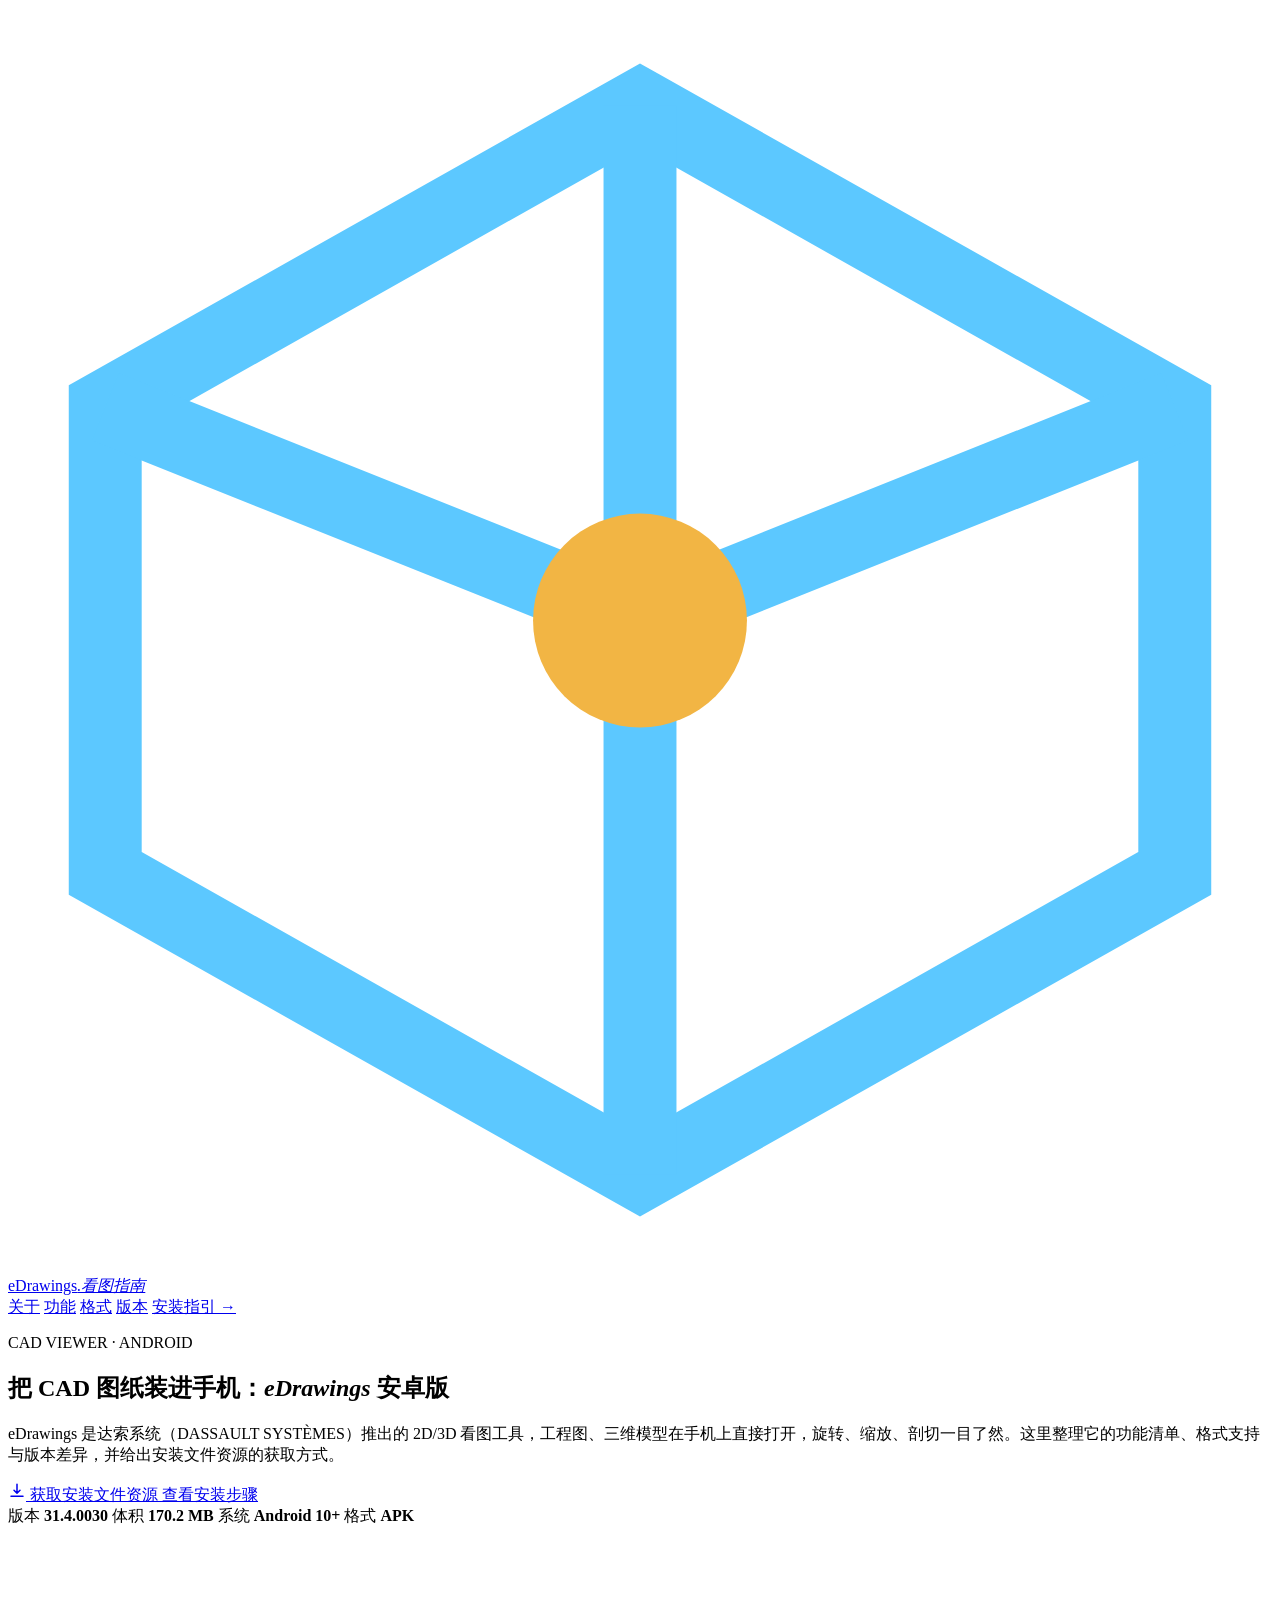
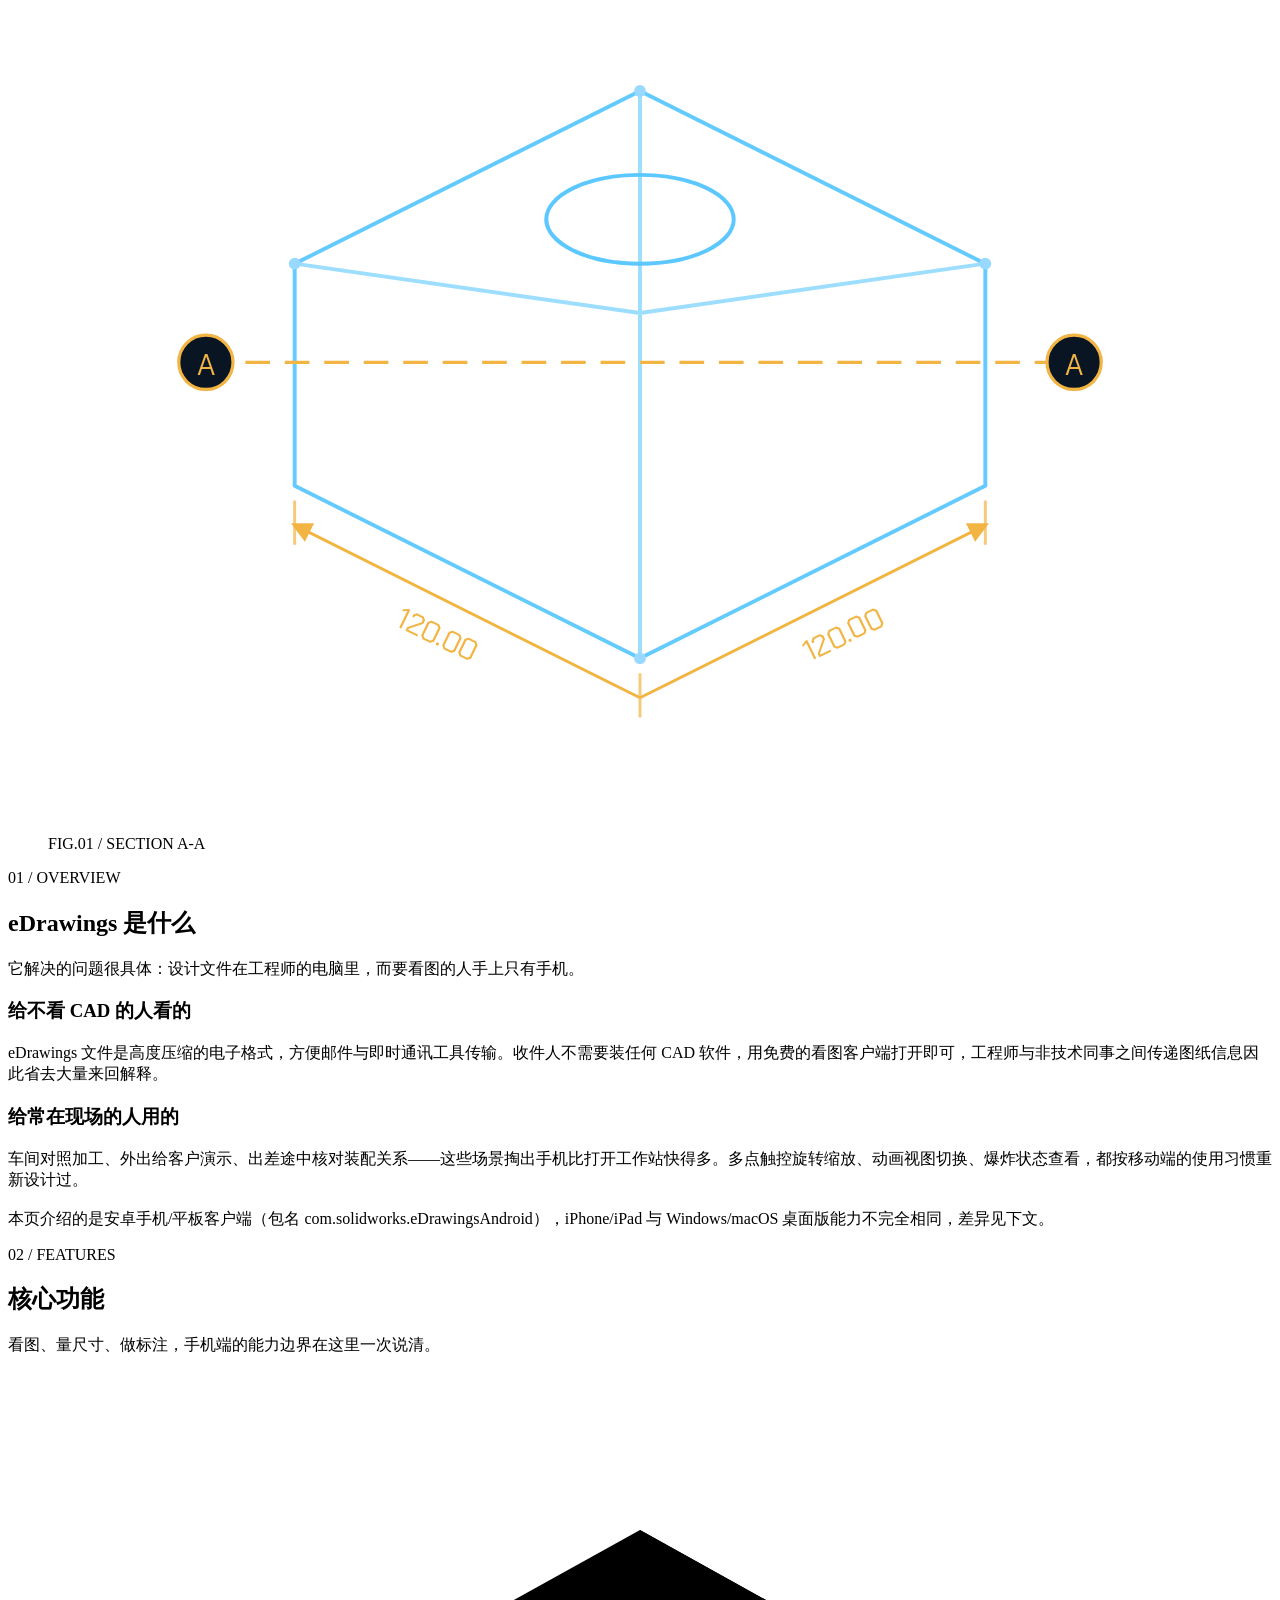
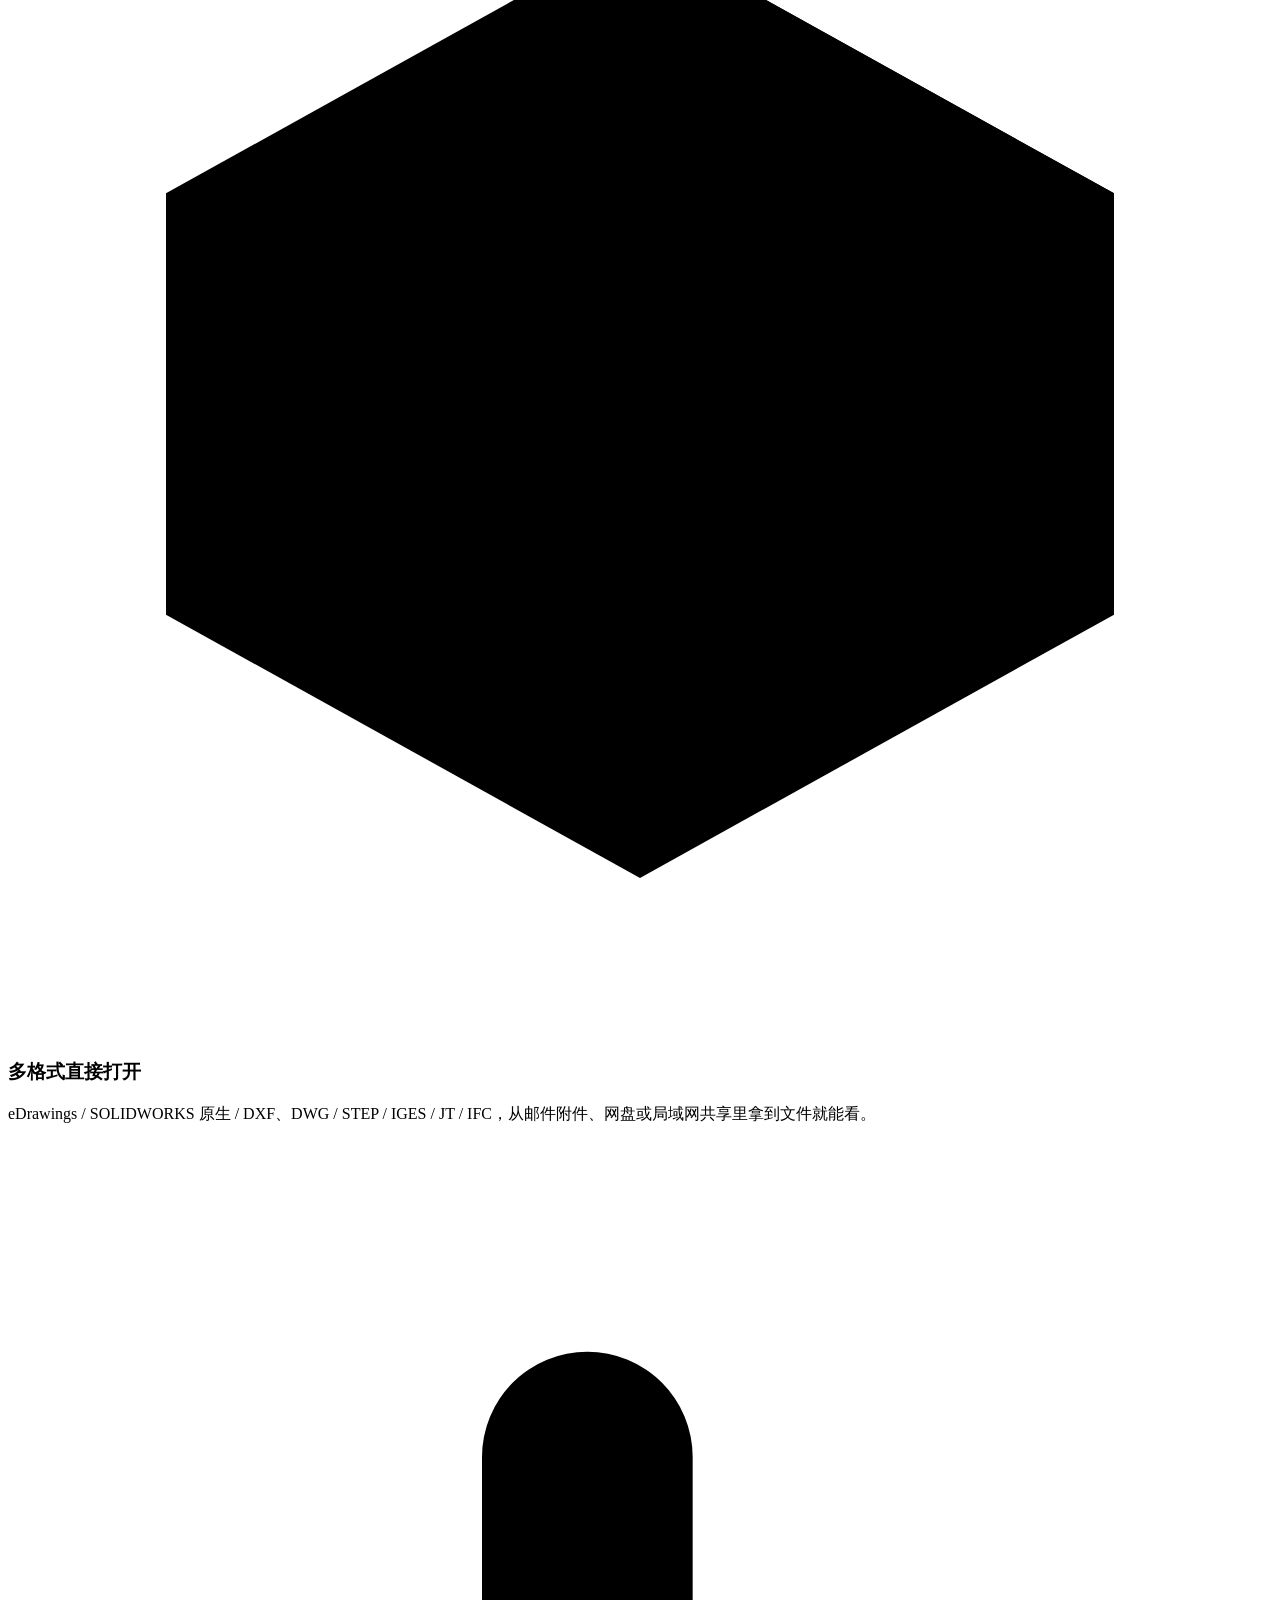
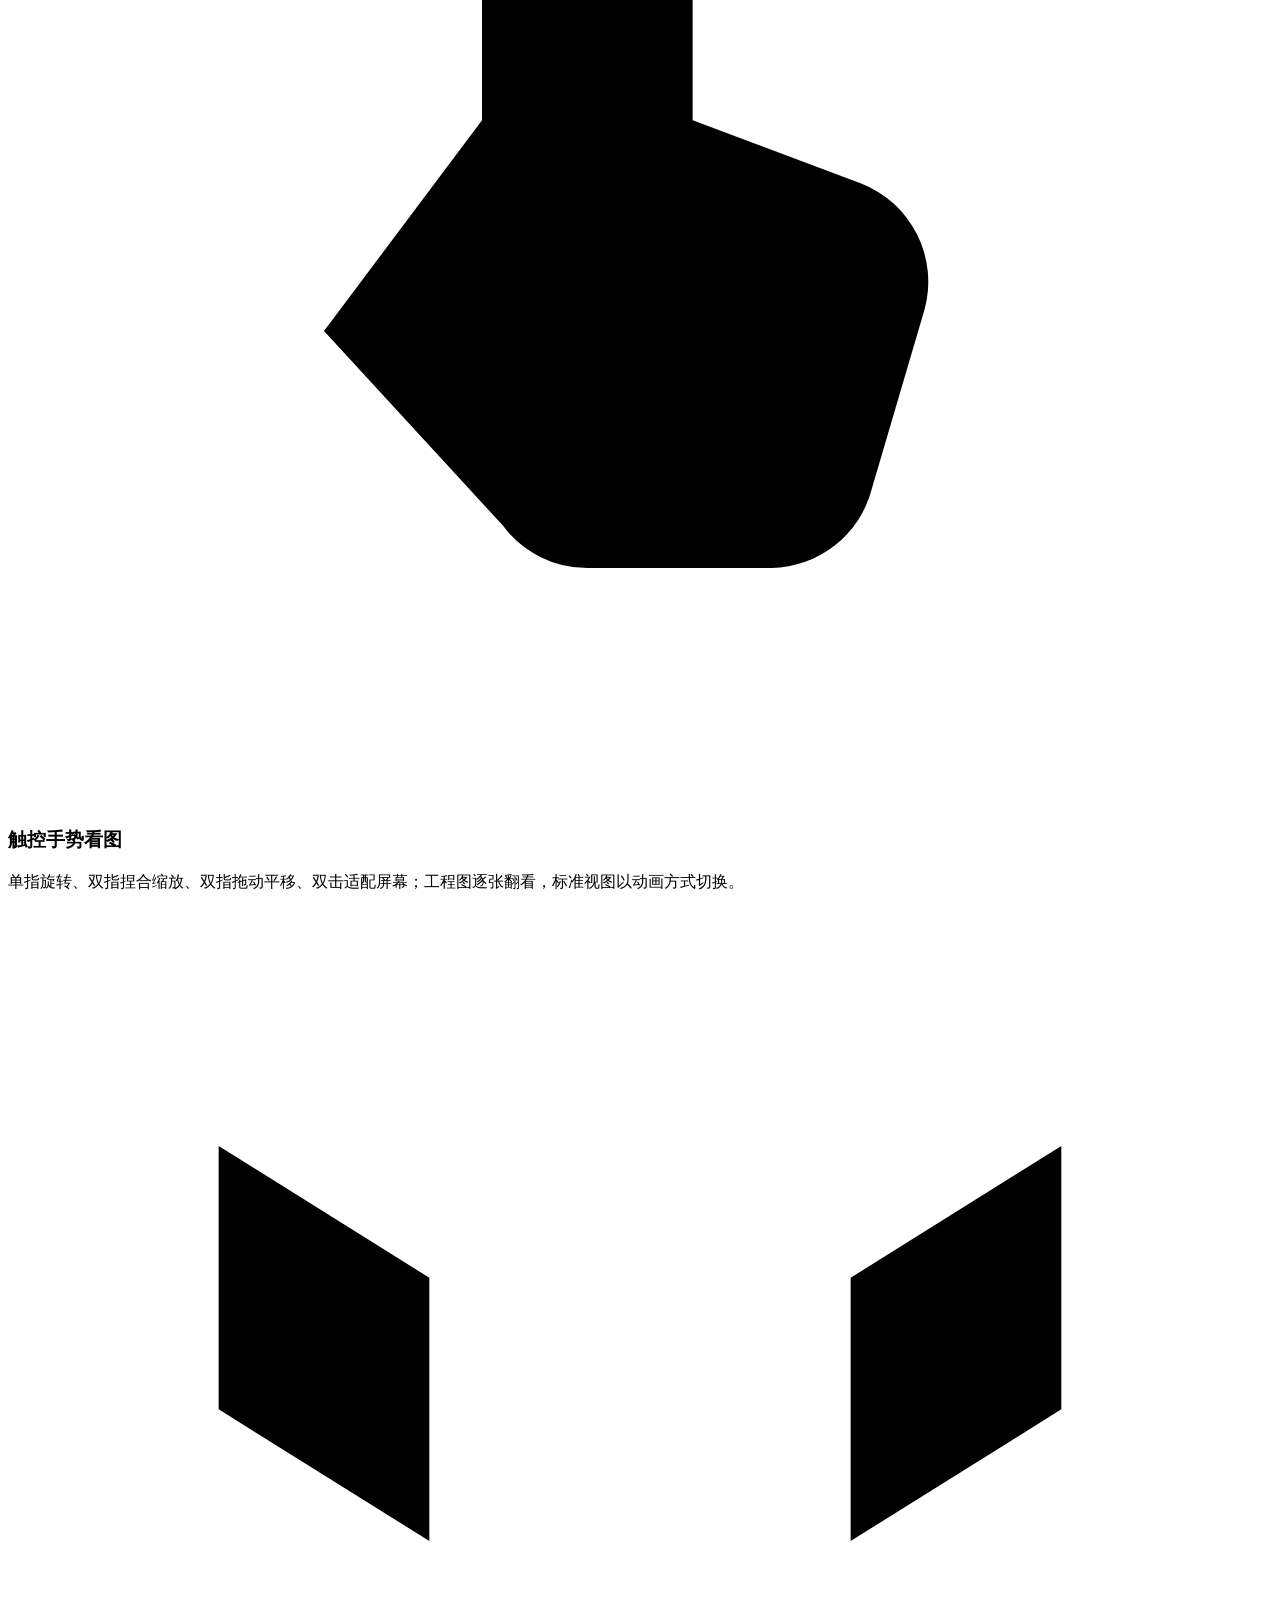
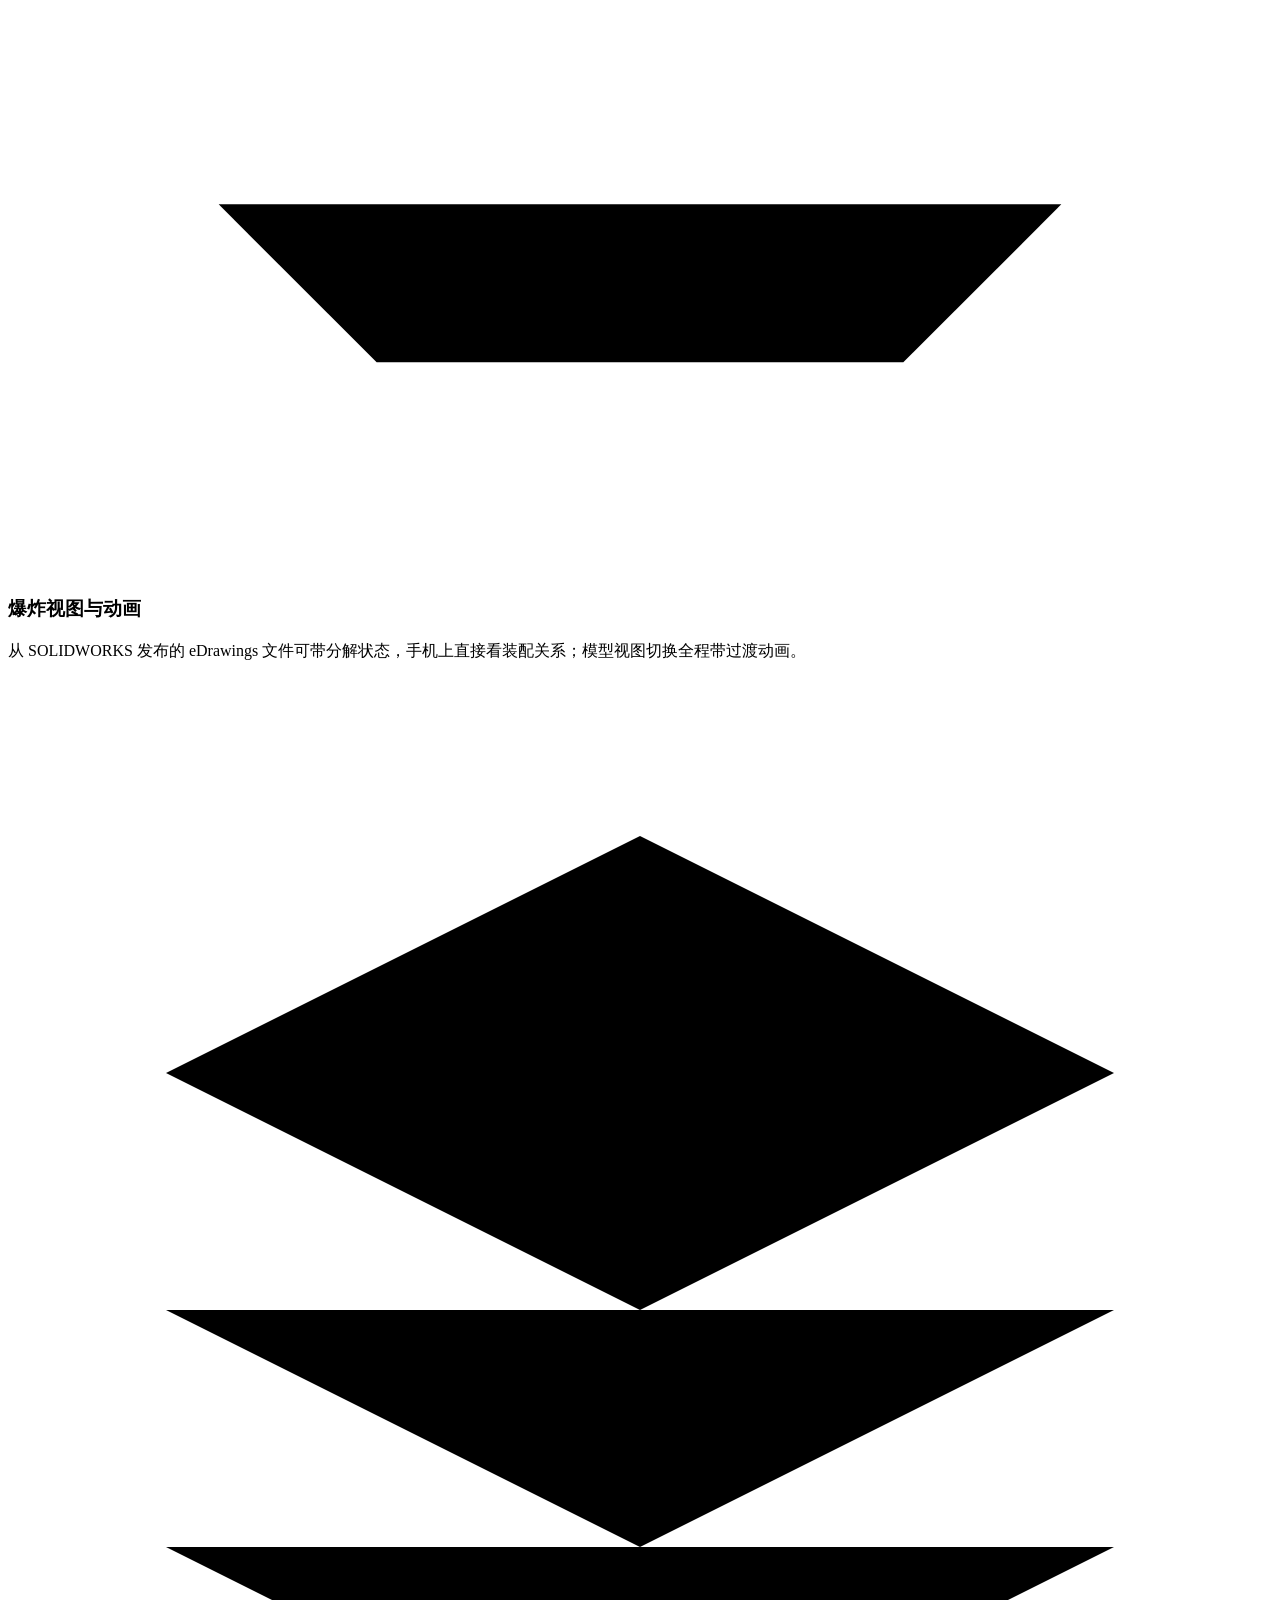
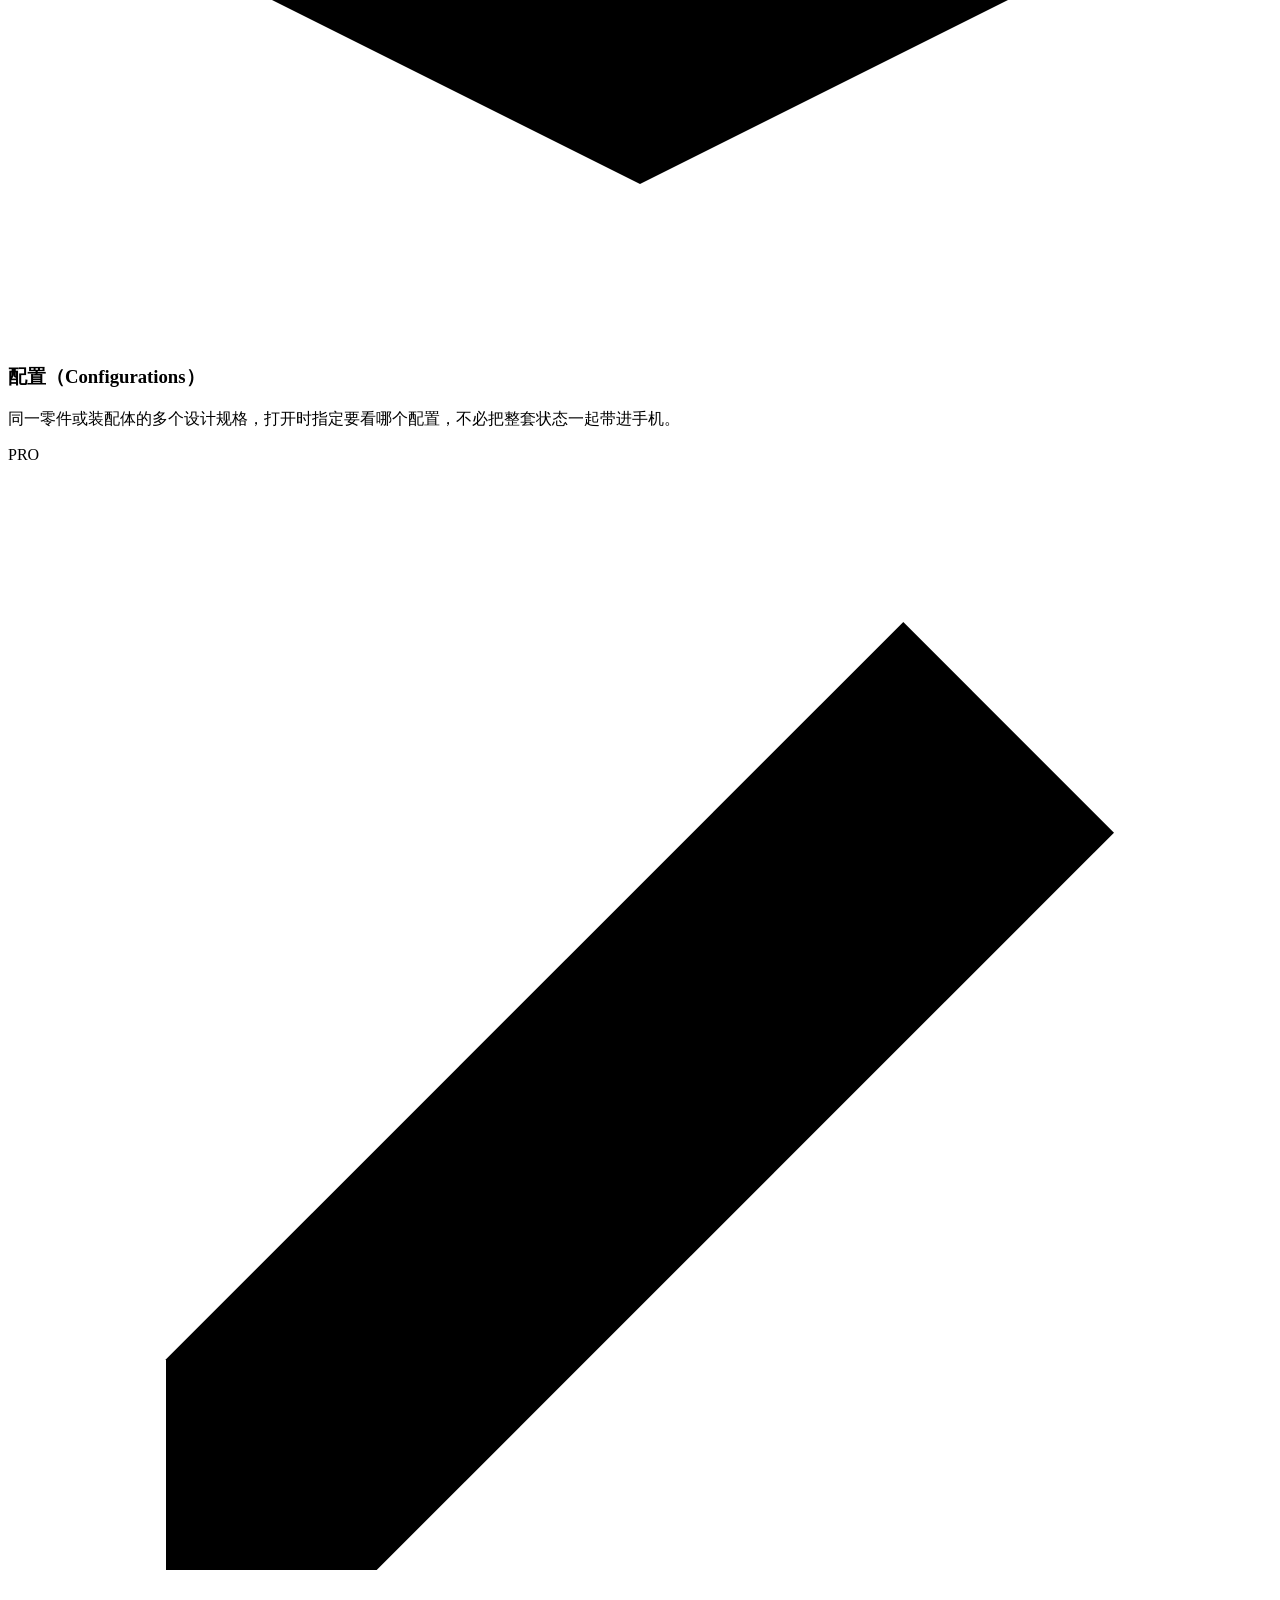
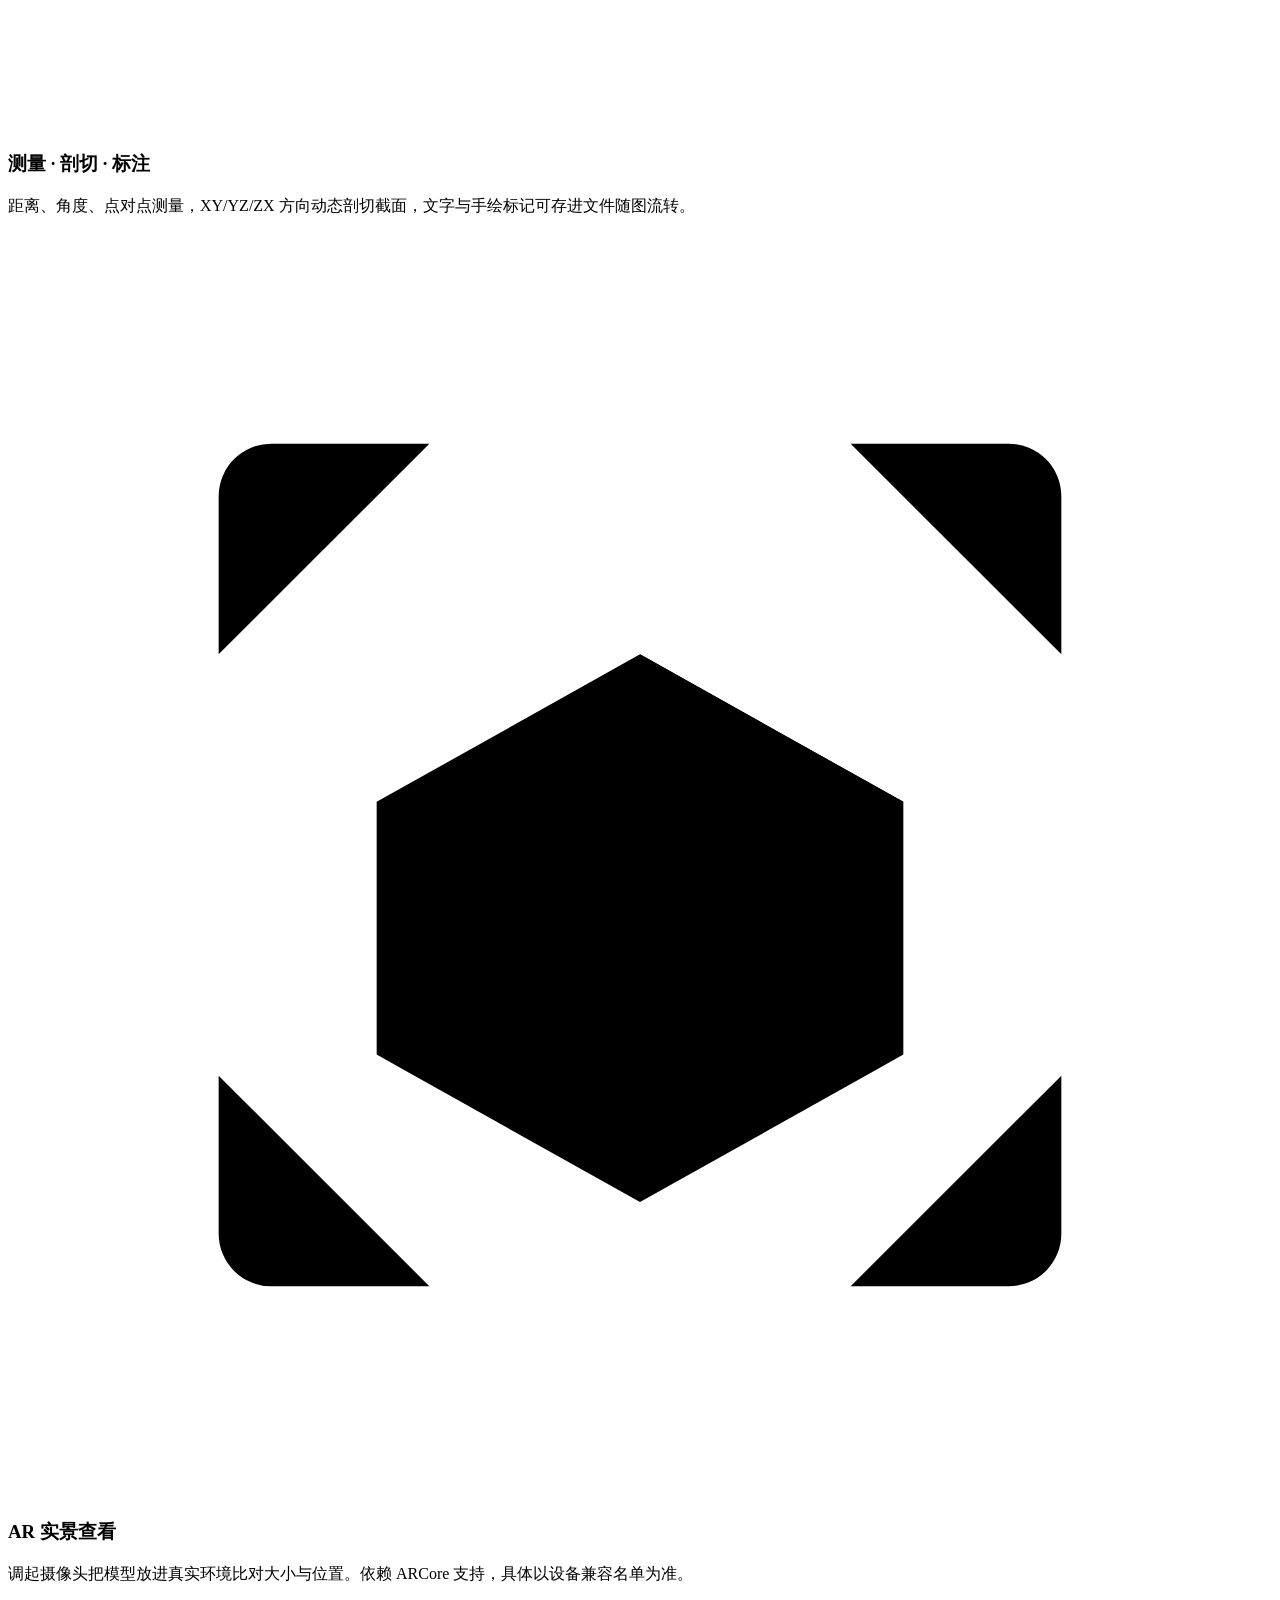
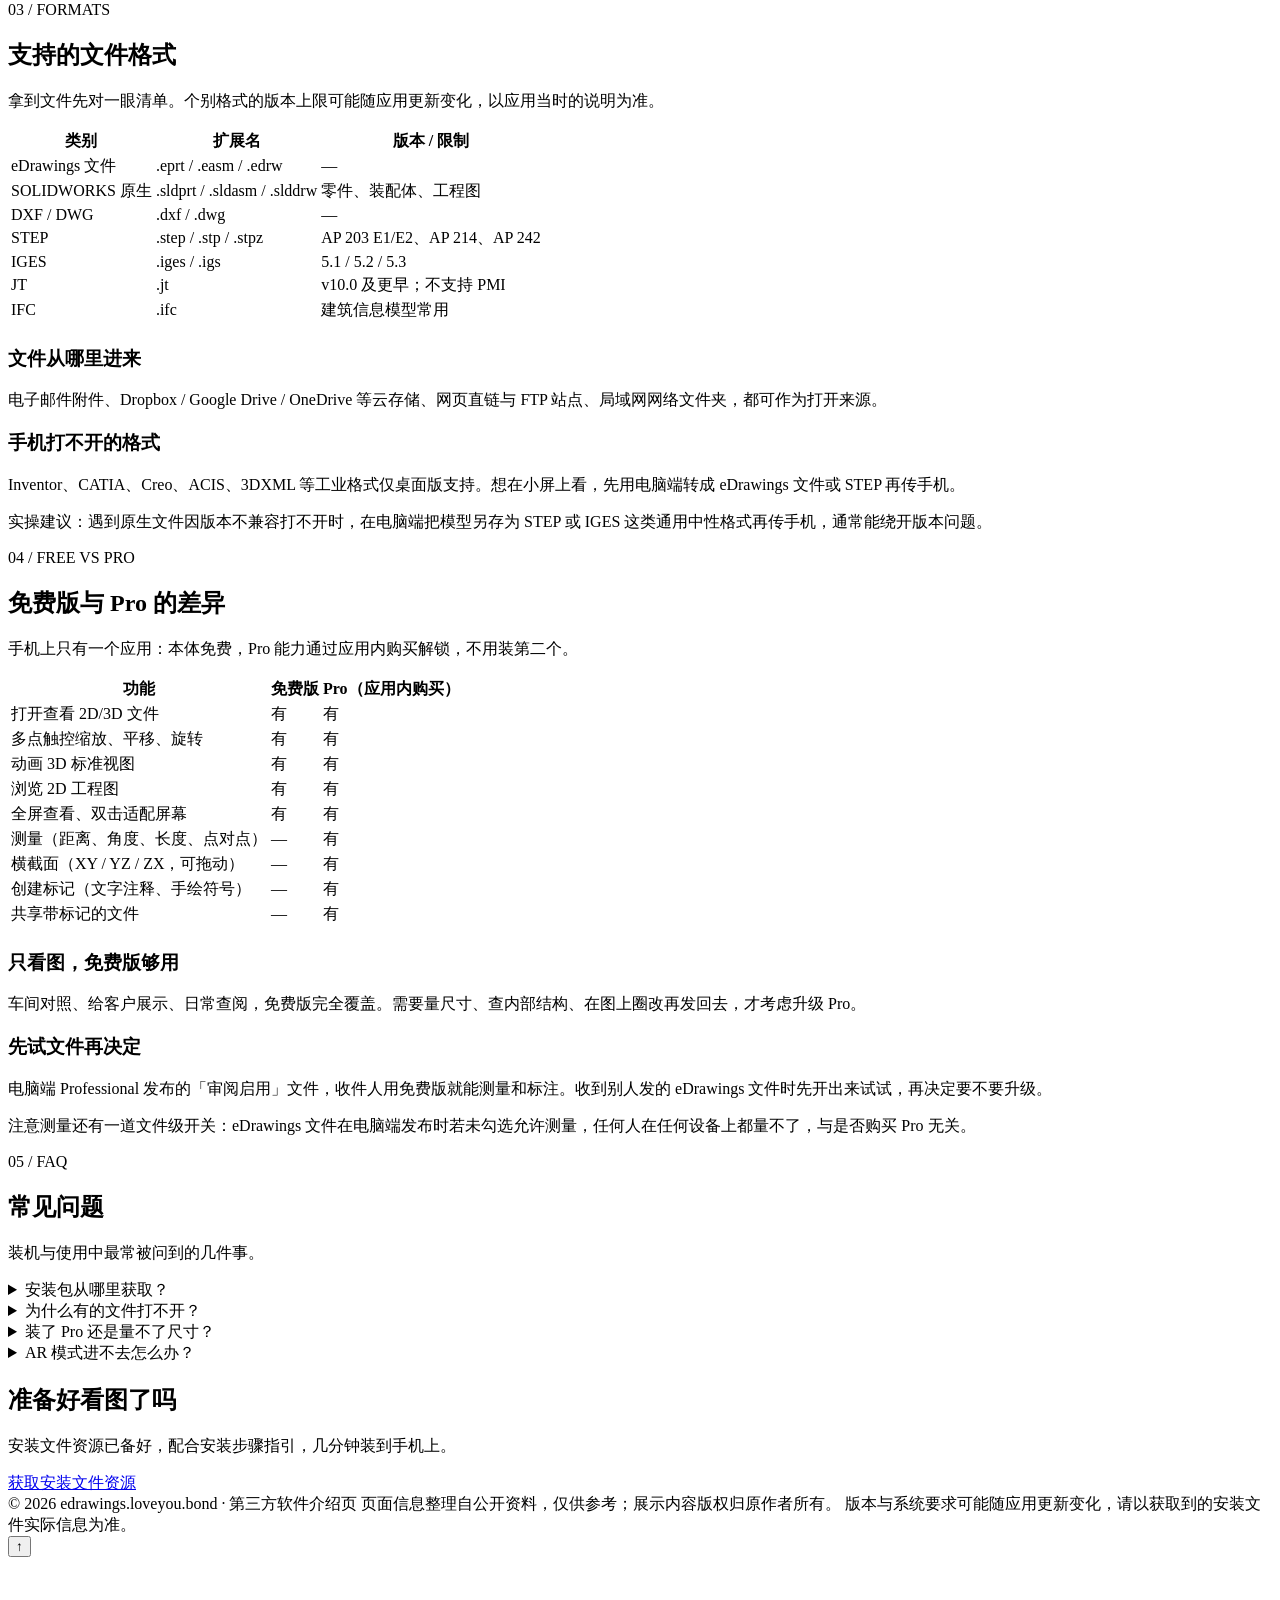
==== index.html @ ded7d0dc "update" ====
<!DOCTYPE html>
<html lang="zh-CN">
<head>
<meta charset="UTF-8">
<meta name="viewport" content="width=device-width, initial-scale=1.0">
<title>eDrawings 安卓版介绍：手机上看 CAD 图纸与三维模型</title>
<meta name="description" content="eDrawings 是达索系统推出的 CAD 看图工具。本页整理其安卓版的核心功能、支持的文件格式、免费版与 Pro 的差异，以及安装文件资源的获取指引。">
<meta name="keywords" content="edrawings,CAD看图,SOLIDWORKS,DXF,DWG,STEP">
<link rel="preconnect" href="https://fonts.googleapis.com">
<link rel="preconnect" href="https://fonts.gstatic.com" crossorigin>
<link href="https://fonts.googleapis.com/css2?family=Chakra+Petch:wght@400;600;700&family=Noto+Sans+SC:wght@400;500;700&display=swap" rel="stylesheet">
<link rel="stylesheet" href="assets/css/style.css">
</head>
<body>

<header class="topbar">
  <div class="wrap topbar-inner">
    <a class="brand" href="/">
      <svg class="brand-mark" viewBox="0 0 26 26" aria-hidden="true">
        <g fill="none" stroke="#5cc8ff" stroke-width="1.5">
          <path d="M13 2 24 8.2 24 17.8 13 24 2 17.8 2 8.2Z"/>
          <path d="M13 2 13 12.6 24 8.2M13 12.6 2 8.2M13 12.6 13 24"/>
        </g>
        <circle cx="13" cy="12.6" r="2.2" fill="#f2b544"/>
      </svg>
      eDrawings<em>.看图指南</em>
    </a>
    <nav class="topnav">
      <a href="#about">关于</a>
      <a href="#features">功能</a>
      <a href="#formats">格式</a>
      <a href="#versions">版本</a>
      <a class="nav-cta" href="download.html">安装指引 →</a>
    </nav>
  </div>
</header>

<main>
  <!-- ================= Hero ================= -->
  <section class="hero">
    <div class="wrap hero-grid">
      <div>
        <p class="kicker">CAD VIEWER · ANDROID</p>
        <h1>把 CAD 图纸装进手机：<em>eDrawings</em> 安卓版</h1>
        <p class="lead">eDrawings 是达索系统（DASSAULT SYSTÈMES）推出的 2D/3D 看图工具，工程图、三维模型在手机上直接打开，旋转、缩放、剖切一目了然。这里整理它的功能清单、格式支持与版本差异，并给出安装文件资源的获取方式。</p>
        <div class="hero-ctas">
          <a class="btn btn-primary" data-link="download" href="#" aria-label="获取 eDrawings 安装文件资源">
            <svg width="18" height="18" viewBox="0 0 24 24" fill="none" stroke="currentColor" stroke-width="2" stroke-linecap="round" stroke-linejoin="round" aria-hidden="true"><path d="M12 3v12m0 0 4-4m-4 4-4-4M4 19h16"/></svg>
            获取安装文件资源
          </a>
          <a class="btn btn-ghost" href="download.html">查看安装步骤</a>
        </div>
        <div class="facts">
          <span class="fact">版本 <b>31.4.0030</b></span>
          <span class="fact">体积 <b>170.2 MB</b></span>
          <span class="fact">系统 <b>Android 10+</b></span>
          <span class="fact">格式 <b>APK</b></span>
        </div>
      </div>
      <figure class="hero-fig" aria-hidden="true">
        <svg viewBox="0 0 480 360" role="img">
          <g fill="none" stroke="#5cc8ff" stroke-width="1.6" stroke-linejoin="round">
            <!-- 等轴测线框体 -->
            <path d="M240 60 380 130 380 220 240 290 100 220 100 130Z" opacity="0.95"/>
            <path d="M240 60 240 150 380 130M240 150 100 130M240 150 240 290" opacity="0.6"/>
            <!-- 顶面孔 -->
            <ellipse cx="240" cy="112" rx="38" ry="18"/>
            <path d="M202 112c0 10 17 18 38 18" opacity="0.55" stroke-dasharray="4 5"/>
            <!-- 棱线端点 -->
            <g fill="#9ad9ff" stroke="none">
              <circle cx="240" cy="60" r="2.4"/><circle cx="380" cy="130" r="2.4"/>
              <circle cx="100" cy="130" r="2.4"/><circle cx="240" cy="290" r="2.4"/>
            </g>
          </g>
          <!-- 剖切位置线 A-A -->
          <g stroke="#f2b544" stroke-width="1.3">
            <path d="M64 170 416 170" stroke-dasharray="10 6"/>
            <circle cx="64" cy="170" r="11" fill="#0a1524"/>
            <circle cx="416" cy="170" r="11" fill="#0a1524"/>
          </g>
          <text x="64" y="175" fill="#f2b544" font-family="Chakra Petch,monospace" font-size="12" text-anchor="middle">A</text>
          <text x="416" y="175" fill="#f2b544" font-family="Chakra Petch,monospace" font-size="12" text-anchor="middle">A</text>
          <!-- 尺寸标注：底边两条 -->
          <g stroke="#f2b544" stroke-width="1.2">
            <path d="M100 236 240 306" marker-start="url(#arr)"/>
            <path d="M240 306 380 236" marker-end="url(#arr)"/>
            <path d="M100 226 100 244M240 296 240 314M380 226 380 244" opacity="0.7"/>
          </g>
          <text x="156" y="284" fill="#f2b544" font-family="Chakra Petch,monospace" font-size="12" text-anchor="middle" transform="rotate(26 156 284)">120.00</text>
          <text x="324" y="284" fill="#f2b544" font-family="Chakra Petch,monospace" font-size="12" text-anchor="middle" transform="rotate(-26 324 284)">120.00</text>
          <defs>
            <marker id="arr" viewBox="0 0 10 10" refX="8" refY="5" markerWidth="7" markerHeight="7" orient="auto-start-reverse">
              <path d="M0 0 10 5 0 10Z" fill="#f2b544"/>
            </marker>
          </defs>
        </svg>
        <figcaption class="fig-cap">FIG.01 / SECTION A-A</figcaption>
      </figure>
    </div>
  </section>

  <!-- ================= 关于 ================= -->
  <section class="section" id="about">
    <div class="wrap">
      <p class="sec-tag">01 / OVERVIEW</p>
      <h2 class="sec-title">eDrawings 是什么</h2>
      <p class="sec-desc">它解决的问题很具体：设计文件在工程师的电脑里，而要看图的人手上只有手机。</p>
      <div class="grid-2">
        <div class="card reveal">
          <h3>给不看 CAD 的人看的</h3>
          <p>eDrawings 文件是高度压缩的电子格式，方便邮件与即时通讯工具传输。收件人不需要装任何 CAD 软件，用免费的看图客户端打开即可，工程师与非技术同事之间传递图纸信息因此省去大量来回解释。</p>
        </div>
        <div class="card reveal">
          <h3>给常在现场的人用的</h3>
          <p>车间对照加工、外出给客户演示、出差途中核对装配关系——这些场景掏出手机比打开工作站快得多。多点触控旋转缩放、动画视图切换、爆炸状态查看，都按移动端的使用习惯重新设计过。</p>
        </div>
      </div>
      <p class="tbl-note" style="margin-top:18px">本页介绍的是安卓手机/平板客户端（包名 com.solidworks.eDrawingsAndroid），iPhone/iPad 与 Windows/macOS 桌面版能力不完全相同，差异见下文。</p>
    </div>
  </section>

  <!-- ================= 功能 ================= -->
  <section class="section" id="features">
    <div class="wrap">
      <p class="sec-tag">02 / FEATURES</p>
      <h2 class="sec-title">核心功能</h2>
      <p class="sec-desc">看图、量尺寸、做标注，手机端的能力边界在这里一次说清。</p>
      <div class="cards">
        <div class="card reveal">
          <div class="card-icon"><svg viewBox="0 0 24 24" stroke-linejoin="round"><path d="M12 3 21 8 21 16 12 21 3 16 3 8Z"/><path d="M12 3 12 12 21 8M12 12 3 8M12 12 12 21"/></svg></div>
          <h3>多格式直接打开</h3>
          <p>eDrawings / SOLIDWORKS 原生 / DXF、DWG / STEP / IGES / JT / IFC，从邮件附件、网盘或局域网共享里拿到文件就能看。</p>
        </div>
        <div class="card reveal">
          <div class="card-icon"><svg viewBox="0 0 24 24" stroke-linecap="round"><path d="M9 11V6a2 2 0 1 1 4 0v5l3.2 1.2a2 2 0 0 1 1.2 2.4l-1 3.4a2 2 0 0 1-1.9 1.5H11a2 2 0 0 1-1.6-.8L6 15"/><path d="M6 15l1.8-1.8a1.4 1.4 0 0 1 2 0L9 14.5"/></svg></div>
          <h3>触控手势看图</h3>
          <p>单指旋转、双指捏合缩放、双指拖动平移、双击适配屏幕；工程图逐张翻看，标准视图以动画方式切换。</p>
        </div>
        <div class="card reveal">
          <div class="card-icon"><svg viewBox="0 0 24 24" stroke-linejoin="round"><path d="M8 7 4 4.5 4 9.5 8 12ZM16 7 20 4.5 20 9.5 16 12Z"/><path d="M9 12h6M12 12v5M12 5v7"/><path d="M4 17l3 3h10l3-3" stroke-dasharray="3 3"/></svg></div>
          <h3>爆炸视图与动画</h3>
          <p>从 SOLIDWORKS 发布的 eDrawings 文件可带分解状态，手机上直接看装配关系；模型视图切换全程带过渡动画。</p>
        </div>
        <div class="card reveal">
          <div class="card-icon"><svg viewBox="0 0 24 24" stroke-linejoin="round"><path d="M12 3 21 7.5 12 12 3 7.5Z"/><path d="M3 12l9 4.5 9-4.5M3 16.5 12 21l9-4.5"/></svg></div>
          <h3>配置（Configurations）</h3>
          <p>同一零件或装配体的多个设计规格，打开时指定要看哪个配置，不必把整套状态一起带进手机。</p>
        </div>
        <div class="card reveal">
          <span class="pro-chip">PRO</span>
          <div class="card-icon"><svg viewBox="0 0 24 24" stroke-linecap="round"><path d="M3 17 17 3l4 4L7 21H3Z"/><path d="M13 7l4 4M7 17h.01M10 14l-3 3"/></svg></div>
          <h3>测量 · 剖切 · 标注</h3>
          <p>距离、角度、点对点测量，XY/YZ/ZX 方向动态剖切截面，文字与手绘标记可存进文件随图流转。</p>
        </div>
        <div class="card reveal">
          <div class="card-icon"><svg viewBox="0 0 24 24" stroke-linejoin="round"><path d="M4 8V5a1 1 0 0 1 1-1h3M16 4h3a1 1 0 0 1 1 1v3M20 16v3a1 1 0 0 1-1 1h-3M8 20H5a1 1 0 0 1-1-1v-3"/><path d="M12 8 17 10.8 17 15.6 12 18.4 7 15.6 7 10.8Z"/><path d="M12 8 12 13.2 17 10.8M12 13.2 7 10.8"/></svg></div>
          <h3>AR 实景查看</h3>
          <p>调起摄像头把模型放进真实环境比对大小与位置。依赖 ARCore 支持，具体以设备兼容名单为准。</p>
        </div>
      </div>
    </div>
  </section>

  <!-- ================= 格式 ================= -->
  <section class="section" id="formats">
    <div class="wrap">
      <p class="sec-tag">03 / FORMATS</p>
      <h2 class="sec-title">支持的文件格式</h2>
      <p class="sec-desc">拿到文件先对一眼清单。个别格式的版本上限可能随应用更新变化，以应用当时的说明为准。</p>
      <div class="tbl-panel reveal">
        <table>
          <thead>
            <tr><th>类别</th><th>扩展名</th><th>版本 / 限制</th></tr>
          </thead>
          <tbody>
            <tr><td>eDrawings 文件</td><td class="mono">.eprt / .easm / .edrw</td><td>—</td></tr>
            <tr><td>SOLIDWORKS 原生</td><td class="mono">.sldprt / .sldasm / .slddrw</td><td>零件、装配体、工程图</td></tr>
            <tr><td>DXF / DWG</td><td class="mono">.dxf / .dwg</td><td>—</td></tr>
            <tr><td>STEP</td><td class="mono">.step / .stp / .stpz</td><td>AP 203 E1/E2、AP 214、AP 242</td></tr>
            <tr><td>IGES</td><td class="mono">.iges / .igs</td><td>5.1 / 5.2 / 5.3</td></tr>
            <tr><td>JT</td><td class="mono">.jt</td><td>v10.0 及更早；不支持 PMI</td></tr>
            <tr><td>IFC</td><td class="mono">.ifc</td><td>建筑信息模型常用</td></tr>
          </tbody>
        </table>
      </div>
      <div class="grid-2" style="margin-top:22px">
        <div class="card reveal">
          <h3>文件从哪里进来</h3>
          <p>电子邮件附件、Dropbox / Google Drive / OneDrive 等云存储、网页直链与 FTP 站点、局域网网络文件夹，都可作为打开来源。</p>
        </div>
        <div class="card reveal">
          <h3>手机打不开的格式</h3>
          <p>Inventor、CATIA、Creo、ACIS、3DXML 等工业格式仅桌面版支持。想在小屏上看，先用电脑端转成 eDrawings 文件或 STEP 再传手机。</p>
        </div>
      </div>
      <p class="tbl-note">实操建议：遇到原生文件因版本不兼容打不开时，在电脑端把模型另存为 STEP 或 IGES 这类通用中性格式再传手机，通常能绕开版本问题。</p>
    </div>
  </section>

  <!-- ================= 版本对比 ================= -->
  <section class="section" id="versions">
    <div class="wrap">
      <p class="sec-tag">04 / FREE VS PRO</p>
      <h2 class="sec-title">免费版与 Pro 的差异</h2>
      <p class="sec-desc">手机上只有一个应用：本体免费，Pro 能力通过应用内购买解锁，不用装第二个。</p>
      <div class="tbl-panel reveal">
        <table>
          <thead>
            <tr><th>功能</th><th>免费版</th><th>Pro（应用内购买）</th></tr>
          </thead>
          <tbody>
            <tr><td>打开查看 2D/3D 文件</td><td>有</td><td>有</td></tr>
            <tr><td>多点触控缩放、平移、旋转</td><td>有</td><td>有</td></tr>
            <tr><td>动画 3D 标准视图</td><td>有</td><td>有</td></tr>
            <tr><td>浏览 2D 工程图</td><td>有</td><td>有</td></tr>
            <tr><td>全屏查看、双击适配屏幕</td><td>有</td><td>有</td></tr>
            <tr><td>测量（距离、角度、长度、点对点）</td><td>—</td><td>有</td></tr>
            <tr><td>横截面（XY / YZ / ZX，可拖动）</td><td>—</td><td>有</td></tr>
            <tr><td>创建标记（文字注释、手绘符号）</td><td>—</td><td>有</td></tr>
            <tr><td>共享带标记的文件</td><td>—</td><td>有</td></tr>
          </tbody>
        </table>
      </div>
      <div class="grid-2" style="margin-top:22px">
        <div class="card reveal">
          <h3>只看图，免费版够用</h3>
          <p>车间对照、给客户展示、日常查阅，免费版完全覆盖。需要量尺寸、查内部结构、在图上圈改再发回去，才考虑升级 Pro。</p>
        </div>
        <div class="card reveal">
          <h3>先试文件再决定</h3>
          <p>电脑端 Professional 发布的「审阅启用」文件，收件人用免费版就能测量和标注。收到别人发的 eDrawings 文件时先开出来试试，再决定要不要升级。</p>
        </div>
      </div>
      <p class="tbl-note">注意测量还有一道文件级开关：eDrawings 文件在电脑端发布时若未勾选允许测量，任何人在任何设备上都量不了，与是否购买 Pro 无关。</p>
    </div>
  </section>

  <!-- ================= FAQ ================= -->
  <section class="section" id="faq">
    <div class="wrap">
      <p class="sec-tag">05 / FAQ</p>
      <h2 class="sec-title">常见问题</h2>
      <p class="sec-desc">装机与使用中最常被问到的几件事。</p>
      <div class="faq reveal">
        <details>
          <summary>安装包从哪里获取？</summary>
          <div class="faq-a">本站提供获取指引，安装文件资源放在网盘中，点击页面上「获取安装文件资源」按钮即可前往分享页面，转存后下载到手机安装。</div>
        </details>
        <details>
          <summary>为什么有的文件打不开？</summary>
          <div class="faq-a">先核对扩展名是否在上面的格式清单里（传输过程可能弄丢扩展名），再确认文件完整传到了手机；SOLIDWORKS 原生文件还要核对保存版本是否比查看器新。都不行就转成 STEP 再试。</div>
        </details>
        <details>
          <summary>装了 Pro 还是量不了尺寸？</summary>
          <div class="faq-a">多数是文件级开关没开：eDrawings 文件在电脑端发布或另存时没勾允许测量，收件方怎么设置都量不了，只能让发件人重新发布一份。直接打开 STEP、DWG 等原始格式不受此开关限制。</div>
        </details>
        <details>
          <summary>AR 模式进不去怎么办？</summary>
          <div class="faq-a">安卓上的 AR 功能依赖 ARCore 与相应硬件，未预装谷歌服务的机型大多用不了；摄像头与动作传感器权限被拒也会导致功能失效，先到系统设置里确认权限。</div>
        </details>
      </div>
    </div>
  </section>

  <!-- ================= CTA ================= -->
  <section class="section">
    <div class="wrap">
      <div class="cta-band reveal">
        <div>
          <h2>准备好看图了吗</h2>
          <p>安装文件资源已备好，配合安装步骤指引，几分钟装到手机上。</p>
        </div>
        <a class="btn btn-primary" data-link="download" href="#">获取安装文件资源</a>
      </div>
    </div>
  </section>
</main>

<footer>
  <div class="wrap foot-inner">
    <span>© 2026 edrawings.loveyou.bond · 第三方软件介绍页</span>
    <span>页面信息整理自公开资料，仅供参考；展示内容版权归原作者所有。</span>
    <span>版本与系统要求可能随应用更新变化，请以获取到的安装文件实际信息为准。</span>
  </div>
</footer>

<div class="fabs">
  <button id="toTop" class="fab" aria-label="返回顶部">↑</button>
  <a class="fab" data-link="download" href="#" aria-label="获取安装文件资源">
    <svg viewBox="0 0 24 24" stroke-linecap="round" stroke-linejoin="round"><path d="M12 4v11m0 0 4-4m-4 4-4-4M5 19h14"/></svg>
  </a>
</div>

<script src="assets/js/links.js"></script>
<script src="assets/js/main.js"></script>
</body>
</html>
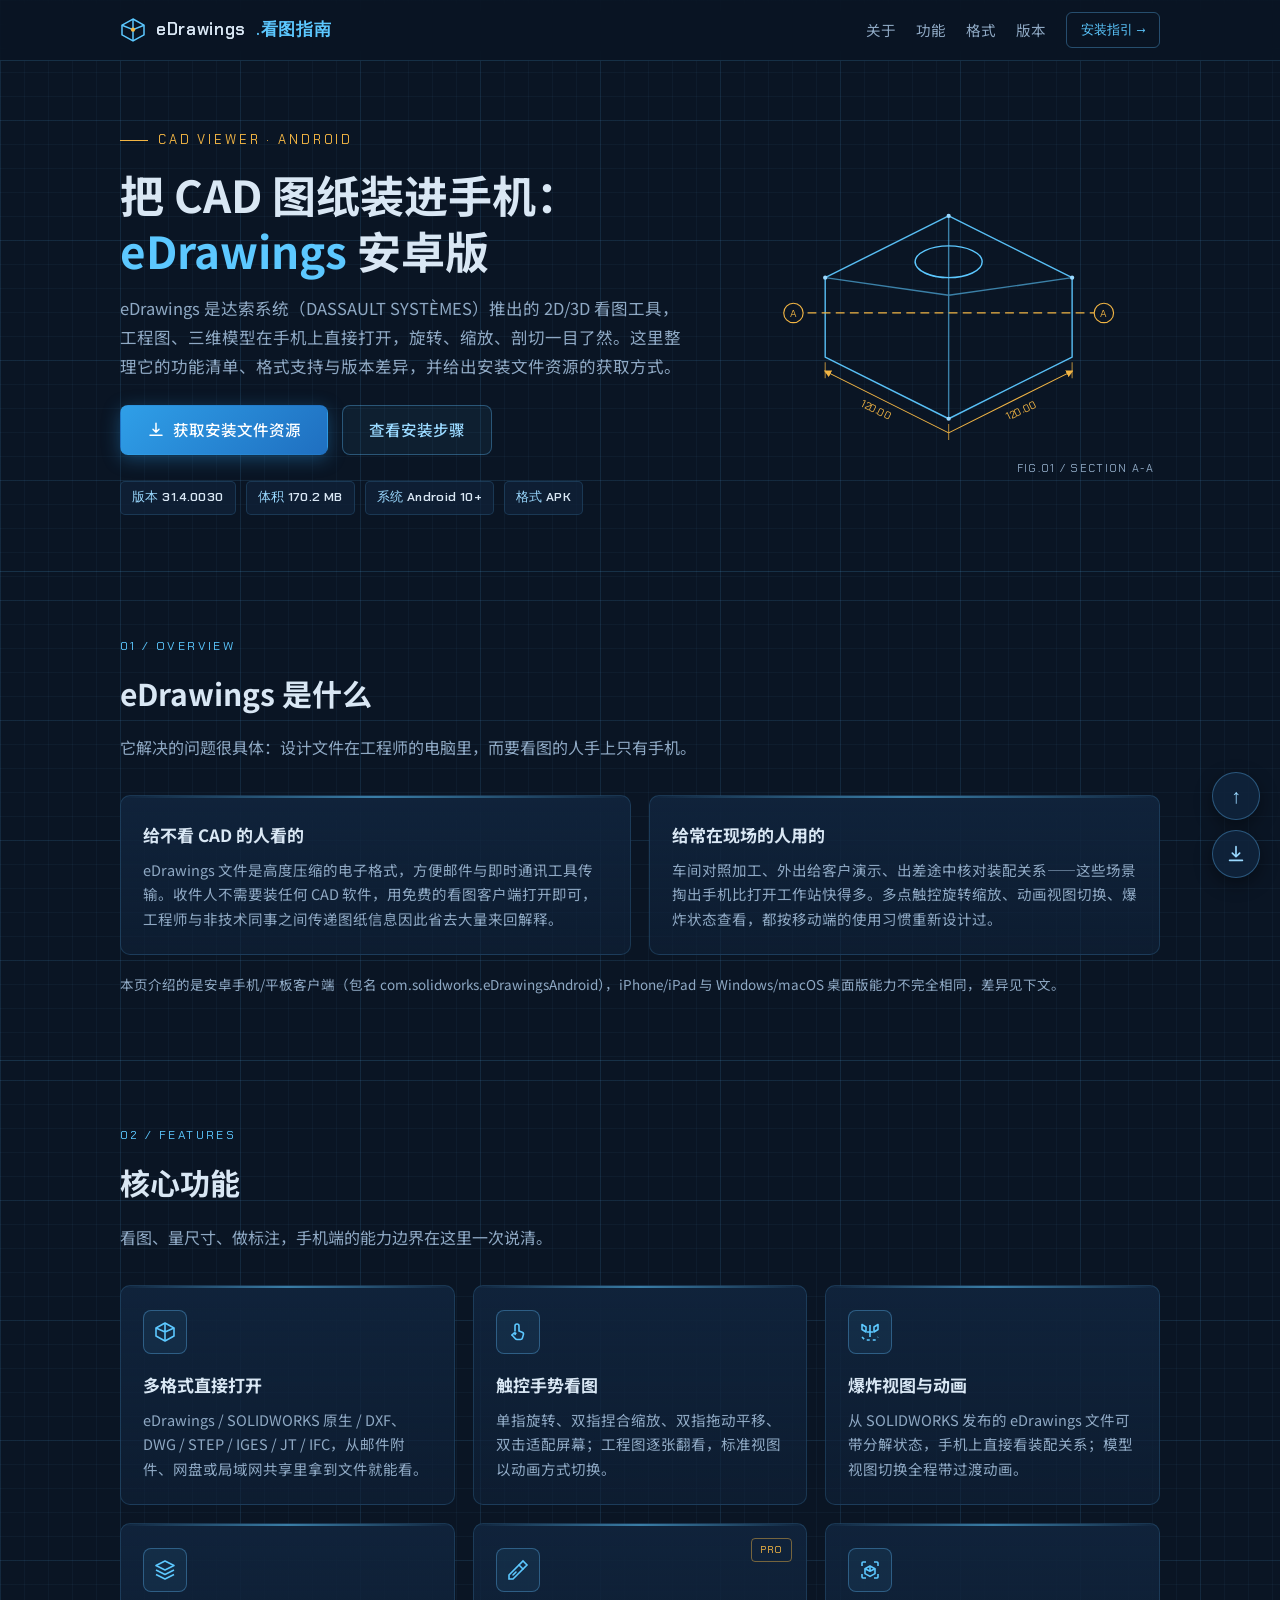
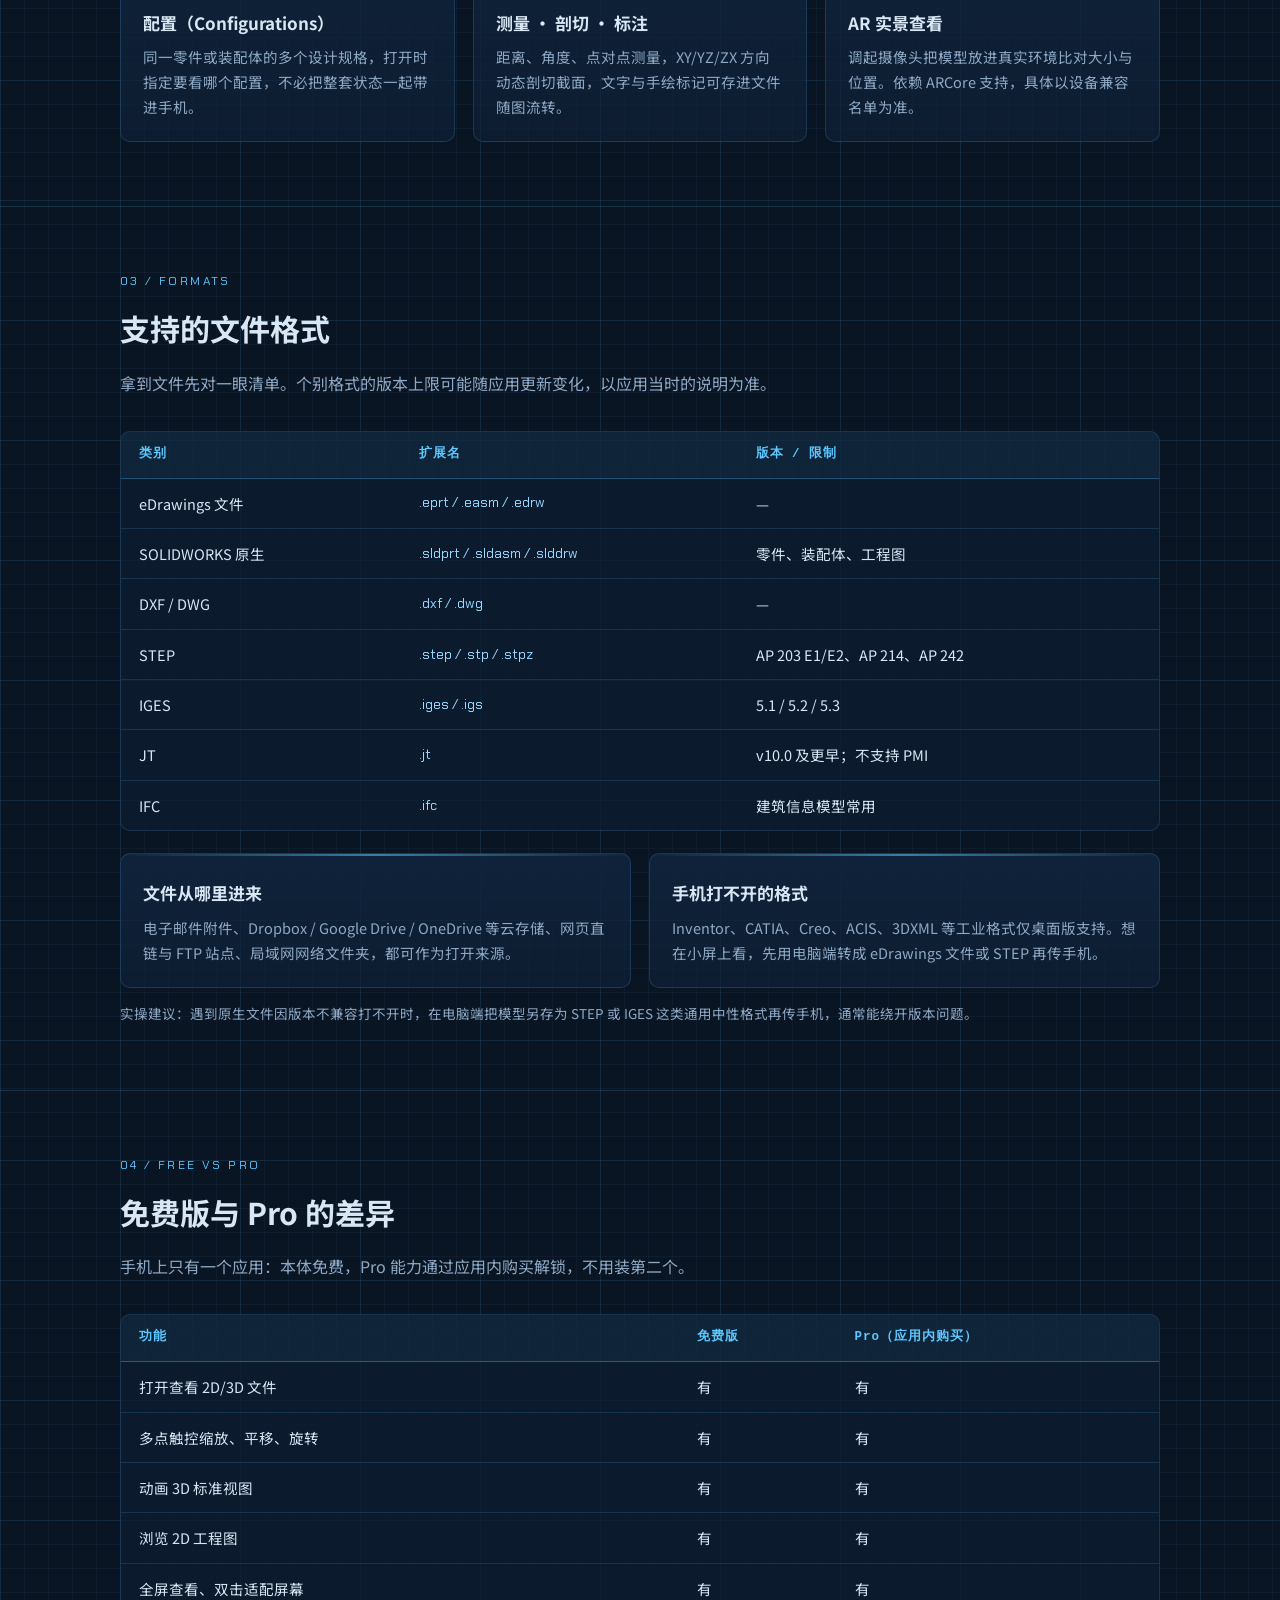
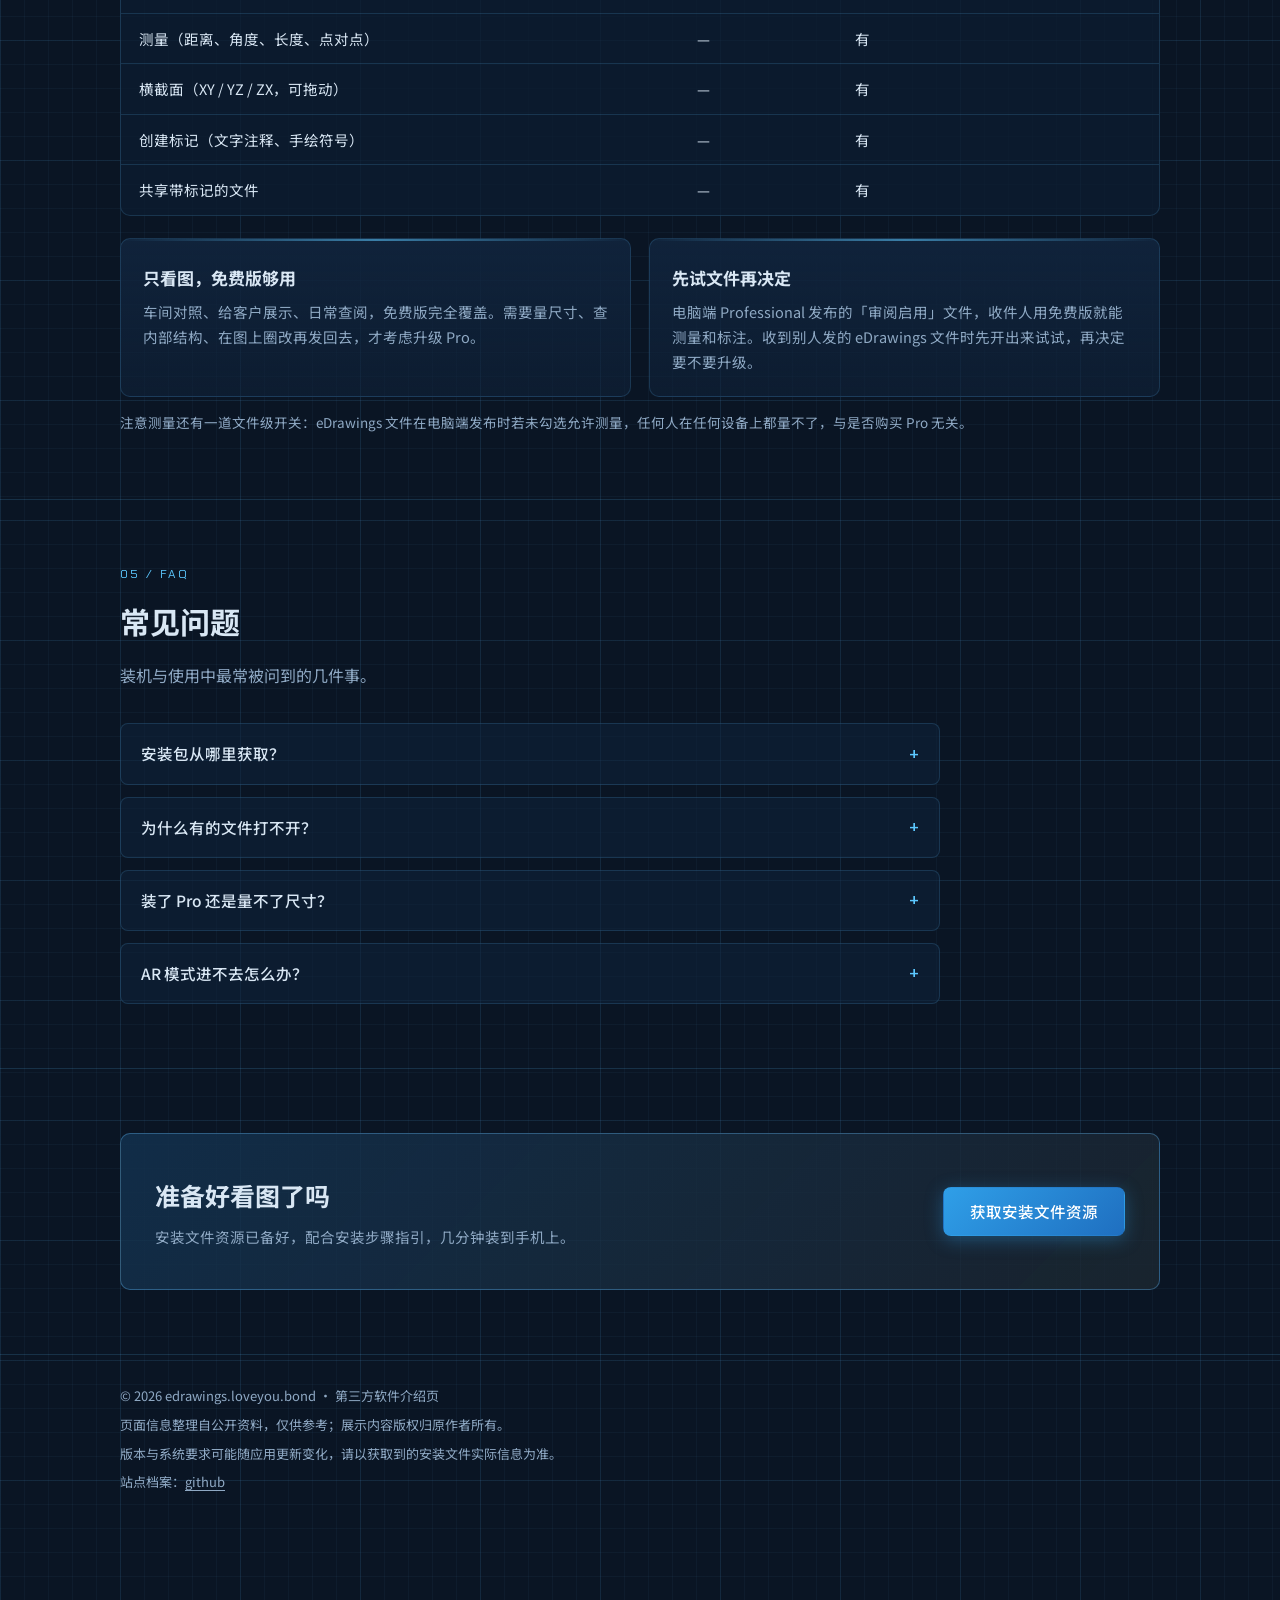
==== commit c70e3662: "update" ====
--- a/index.html
+++ b/index.html
@@ -281,6 +281,7 @@
     <span>© 2026 edrawings.loveyou.bond · 第三方软件介绍页</span>
     <span>页面信息整理自公开资料，仅供参考；展示内容版权归原作者所有。</span>
     <span>版本与系统要求可能随应用更新变化，请以获取到的安装文件实际信息为准。</span>
+    <span>站点档案：<a href="https://github.com/alipymanbu/edrawings.loveyou.bond">github</a></span>
   </div>
 </footer>
 
--- a/assets/css/style.css
+++ b/assets/css/style.css
@@ -0,0 +1,321 @@
+/* ========================================================================
+   eDrawings 介绍站 · 工程蓝图主题
+   深蓝图纸底 + 青色线框 + 琥珀标注色；网格纸背景；等宽技术字体点缀
+   ======================================================================== */
+:root {
+  --bg: #0a1524;
+  --bg-soft: #0d1c30;
+  --panel: #10233b;
+  --panel-2: #14304e;
+  --line: rgba(96, 191, 255, 0.16);
+  --line-strong: rgba(96, 191, 255, 0.34);
+  --cyan: #5cc8ff;
+  --cyan-soft: #9ad9ff;
+  --amber: #f2b544;
+  --text: #d9e7f4;
+  --muted: #8fa9c4;
+  --mono: "Chakra Petch", "JetBrains Mono", Consolas, monospace;
+  --sans: "Noto Sans SC", "Microsoft YaHei", "PingFang SC", sans-serif;
+  --radius: 10px;
+  --maxw: 1080px;
+}
+
+* { margin: 0; padding: 0; box-sizing: border-box; }
+
+html { scroll-behavior: smooth; }
+@media (prefers-reduced-motion: reduce) {
+  html { scroll-behavior: auto; }
+  *, *::before, *::after { animation: none !important; transition: none !important; }
+}
+
+body {
+  font-family: var(--sans);
+  background-color: var(--bg);
+  background-image:
+    linear-gradient(rgba(96, 191, 255, 0.045) 1px, transparent 1px),
+    linear-gradient(90deg, rgba(96, 191, 255, 0.045) 1px, transparent 1px),
+    linear-gradient(rgba(96, 191, 255, 0.08) 1px, transparent 1px),
+    linear-gradient(90deg, rgba(96, 191, 255, 0.08) 1px, transparent 1px);
+  background-size: 24px 24px, 24px 24px, 120px 120px, 120px 120px;
+  color: var(--text);
+  line-height: 1.75;
+  font-size: 16px;
+  overflow-x: hidden;
+}
+
+a { color: var(--cyan); text-decoration: none; }
+a:hover { color: var(--cyan-soft); }
+img, svg { max-width: 100%; display: block; }
+
+.wrap { max-width: var(--maxw); margin: 0 auto; padding: 0 20px; }
+
+/* ---------- 顶栏 ---------- */
+.topbar {
+  position: sticky; top: 0; z-index: 50;
+  background: rgba(10, 21, 36, 0.88);
+  backdrop-filter: blur(8px);
+  border-bottom: 1px solid var(--line);
+}
+.topbar-inner {
+  display: flex; align-items: center; gap: 18px;
+  height: 60px;
+}
+.brand {
+  display: flex; align-items: center; gap: 10px;
+  font-family: var(--mono);
+  font-weight: 600; font-size: 17px; letter-spacing: 0.04em;
+  color: var(--text);
+}
+.brand em { color: var(--cyan); font-style: normal; }
+.brand-mark { width: 26px; height: 26px; flex: none; }
+.topnav { margin-left: auto; display: flex; align-items: center; gap: 20px; }
+.topnav a { color: var(--muted); font-size: 14.5px; }
+.topnav a:hover { color: var(--cyan-soft); }
+.topnav .nav-cta {
+  border: 1px solid var(--line-strong);
+  padding: 6px 14px; border-radius: 6px;
+  color: var(--cyan); font-family: var(--mono); font-size: 13px;
+}
+@media (max-width: 640px) {
+  .topnav { gap: 14px; }
+  .topnav a:not(.nav-cta) { display: none; }
+}
+
+/* ---------- 按钮 ---------- */
+.btn {
+  display: inline-flex; align-items: center; justify-content: center; gap: 8px;
+  padding: 13px 26px; border-radius: 8px;
+  font-size: 15.5px; font-weight: 500; line-height: 1.4;
+  border: 1px solid transparent; cursor: pointer;
+  transition: transform 0.15s ease, box-shadow 0.15s ease, background 0.15s ease;
+}
+.btn:active { transform: translateY(1px); }
+.btn-primary {
+  background: linear-gradient(135deg, #2f9fe8, #1f6fc0);
+  color: #ffffff;
+  box-shadow: 0 4px 18px rgba(47, 159, 232, 0.35);
+}
+.btn-primary:hover { background: linear-gradient(135deg, #45b1f5, #2480d6); color: #fff; }
+.btn-ghost {
+  border-color: var(--line-strong); color: var(--cyan-soft);
+  background: rgba(92, 200, 255, 0.06);
+}
+.btn-ghost:hover { background: rgba(92, 200, 255, 0.12); }
+
+/* ---------- Hero ---------- */
+.hero { padding: 68px 0 56px; border-bottom: 1px solid var(--line); }
+.hero-grid {
+  display: grid; grid-template-columns: 1.15fr 0.85fr; gap: 44px; align-items: center;
+}
+.kicker {
+  font-family: var(--mono); font-size: 13px; letter-spacing: 0.22em;
+  color: var(--amber); text-transform: uppercase; margin-bottom: 14px;
+  display: flex; align-items: center; gap: 10px;
+}
+.kicker::before { content: ""; width: 28px; height: 1px; background: var(--amber); }
+.hero h1 {
+  font-size: clamp(28px, 4.6vw, 44px); line-height: 1.28; font-weight: 700;
+  margin-bottom: 16px;
+}
+.hero h1 em { font-style: normal; color: var(--cyan); }
+.hero .lead { color: var(--muted); font-size: 16.5px; margin-bottom: 24px; max-width: 34em; }
+.hero-ctas { display: flex; flex-wrap: wrap; gap: 14px; margin-bottom: 26px; }
+.facts { display: flex; flex-wrap: wrap; gap: 10px; }
+.fact {
+  font-family: var(--mono); font-size: 12.5px; letter-spacing: 0.03em;
+  color: var(--cyan-soft);
+  border: 1px solid var(--line); border-radius: 5px;
+  padding: 5px 11px; background: rgba(16, 35, 59, 0.7);
+}
+.fact b { color: var(--text); font-weight: 600; }
+.hero-fig { position: relative; }
+.hero-fig svg { width: 100%; height: auto; }
+.fig-cap {
+  position: absolute; right: 6px; bottom: 2px;
+  font-family: var(--mono); font-size: 11px; color: var(--muted);
+  letter-spacing: 0.12em;
+}
+@media (max-width: 860px) {
+  .hero { padding: 44px 0 42px; }
+  .hero-grid { grid-template-columns: 1fr; gap: 30px; }
+  .hero-fig { max-width: 440px; }
+}
+
+/* ---------- 区块通用 ---------- */
+.section { padding: 64px 0; border-bottom: 1px solid var(--line); }
+.section:last-of-type { border-bottom: none; }
+.sec-tag {
+  font-family: var(--mono); font-size: 12px; letter-spacing: 0.2em;
+  color: var(--cyan); margin-bottom: 10px;
+}
+.sec-title { font-size: clamp(22px, 3vw, 30px); font-weight: 700; margin-bottom: 14px; }
+.sec-desc { color: var(--muted); max-width: 46em; margin-bottom: 34px; }
+
+.reveal { opacity: 0; transform: translateY(16px); transition: opacity 0.55s ease, transform 0.55s ease; }
+.reveal.in { opacity: 1; transform: none; }
+@media (prefers-reduced-motion: reduce) { .reveal { opacity: 1; transform: none; } }
+
+/* ---------- 功能卡片 ---------- */
+.cards { display: grid; grid-template-columns: repeat(3, 1fr); gap: 18px; }
+@media (max-width: 900px) { .cards { grid-template-columns: repeat(2, 1fr); } }
+@media (max-width: 560px) { .cards { grid-template-columns: 1fr; } }
+.card {
+  background: linear-gradient(180deg, var(--panel), rgba(16, 35, 59, 0.55));
+  border: 1px solid var(--line); border-radius: var(--radius);
+  padding: 24px 22px 22px; position: relative; overflow: hidden;
+}
+.card::before {
+  content: ""; position: absolute; top: 0; left: 0; right: 0; height: 2px;
+  background: linear-gradient(90deg, transparent, var(--cyan), transparent);
+  opacity: 0.55;
+}
+.card-icon {
+  width: 44px; height: 44px; margin-bottom: 16px;
+  border: 1px solid var(--line-strong); border-radius: 8px;
+  display: flex; align-items: center; justify-content: center;
+  background: rgba(92, 200, 255, 0.07);
+}
+.card-icon svg { width: 24px; height: 24px; stroke: var(--cyan); fill: none; stroke-width: 1.6; }
+.card h3 { font-size: 17px; margin-bottom: 8px; }
+.card p { color: var(--muted); font-size: 14.5px; line-height: 1.7; }
+.card .pro-chip {
+  position: absolute; top: 14px; right: 14px;
+  font-family: var(--mono); font-size: 10.5px; letter-spacing: 0.08em;
+  color: var(--amber); border: 1px solid rgba(242, 181, 68, 0.45);
+  padding: 2px 8px; border-radius: 4px;
+}
+
+/* ---------- 表格 ---------- */
+.tbl-panel {
+  border: 1px solid var(--line); border-radius: var(--radius);
+  overflow-x: auto; background: rgba(13, 28, 48, 0.75);
+}
+table { width: 100%; border-collapse: collapse; font-size: 14.5px; min-width: 560px; }
+th, td { padding: 12px 18px; text-align: left; border-bottom: 1px solid var(--line); }
+thead th {
+  font-family: var(--mono); font-size: 12.5px; letter-spacing: 0.08em;
+  color: var(--cyan); background: rgba(92, 200, 255, 0.06);
+  border-bottom: 1px solid var(--line-strong); white-space: nowrap;
+}
+tbody tr:last-child td { border-bottom: none; }
+tbody tr:hover { background: rgba(92, 200, 255, 0.04); }
+td.mono, .mono { font-family: var(--mono); font-size: 13.5px; color: var(--cyan-soft); }
+.tbl-note { color: var(--muted); font-size: 13.5px; margin-top: 14px; }
+.grid-2 { display: grid; grid-template-columns: 1fr 1fr; gap: 18px; }
+@media (max-width: 860px) { .grid-2 { grid-template-columns: 1fr; } }
+
+/* ---------- 步骤 ---------- */
+.steps { counter-reset: step; display: grid; gap: 18px; }
+.step {
+  display: grid; grid-template-columns: 52px 1fr; gap: 18px;
+  background: rgba(16, 35, 59, 0.6); border: 1px solid var(--line);
+  border-radius: var(--radius); padding: 24px 24px 22px;
+}
+.step-no {
+  counter-increment: step;
+  width: 44px; height: 44px; border-radius: 8px;
+  border: 1px solid var(--line-strong);
+  font-family: var(--mono); font-size: 18px; color: var(--amber);
+  display: flex; align-items: center; justify-content: center;
+  background: rgba(242, 181, 68, 0.07);
+}
+.step-no::before { content: "0" counter(step); }
+.step h3 { font-size: 17.5px; margin-bottom: 8px; }
+.step p, .step li { color: var(--muted); font-size: 14.5px; }
+.step ul { padding-left: 1.3em; margin: 6px 0; }
+.step .hl { color: var(--cyan-soft); }
+.step-cta { margin: 14px 0 4px; }
+@media (max-width: 560px) {
+  .step { grid-template-columns: 1fr; gap: 12px; padding: 20px 18px; }
+}
+
+/* ---------- 信息表（版本信息） ---------- */
+.info-grid { display: grid; grid-template-columns: repeat(2, 1fr); gap: 14px; margin: 26px 0 6px; }
+@media (max-width: 640px) { .info-grid { grid-template-columns: 1fr; } }
+.info-cell {
+  border: 1px dashed var(--line-strong); border-radius: 8px;
+  padding: 14px 16px; background: rgba(13, 28, 48, 0.6);
+}
+.info-cell .k {
+  font-family: var(--mono); font-size: 11.5px; letter-spacing: 0.14em;
+  color: var(--muted); text-transform: uppercase; margin-bottom: 4px;
+}
+.info-cell .v { font-family: var(--mono); font-size: 14.5px; color: var(--text); word-break: break-all; }
+
+/* ---------- FAQ ---------- */
+.faq { display: grid; gap: 12px; max-width: 820px; }
+.faq details {
+  border: 1px solid var(--line); border-radius: 8px;
+  background: rgba(16, 35, 59, 0.55);
+}
+.faq summary {
+  cursor: pointer; padding: 16px 20px; font-size: 15.5px; font-weight: 500;
+  list-style: none; position: relative; padding-right: 46px;
+}
+.faq summary::-webkit-details-marker { display: none; }
+.faq summary::after {
+  content: "+"; position: absolute; right: 20px; top: 50%;
+  transform: translateY(-50%);
+  font-family: var(--mono); font-size: 18px; color: var(--cyan);
+  transition: transform 0.2s ease;
+}
+.faq details[open] summary::after { transform: translateY(-50%) rotate(45deg); }
+.faq .faq-a { padding: 0 20px 16px; color: var(--muted); font-size: 14.5px; }
+
+/* ---------- CTA 横幅 ---------- */
+.cta-band {
+  margin: 0 0 0;
+  border: 1px solid var(--line-strong); border-radius: var(--radius);
+  background:
+    linear-gradient(135deg, rgba(47, 159, 232, 0.14), rgba(242, 181, 68, 0.06)),
+    rgba(13, 28, 48, 0.8);
+  padding: 40px 34px;
+  display: flex; flex-wrap: wrap; align-items: center; gap: 22px;
+}
+.cta-band h2 { font-size: clamp(19px, 2.6vw, 25px); margin-bottom: 6px; }
+.cta-band p { color: var(--muted); font-size: 14.5px; }
+.cta-band .btn { margin-left: auto; }
+@media (max-width: 700px) {
+  .cta-band { padding: 30px 22px; }
+  .cta-band .btn { margin-left: 0; width: 100%; }
+}
+
+/* ---------- 页脚 ---------- */
+footer {
+  border-top: 1px solid var(--line);
+  padding: 30px 0 110px;
+  color: var(--muted); font-size: 13px;
+}
+.foot-inner { display: grid; gap: 6px; }
+.foot-inner a { color: var(--muted); text-decoration: underline; text-underline-offset: 3px; }
+.foot-inner a:hover { color: var(--cyan-soft); }
+
+/* ---------- 右下角浮动按钮 ---------- */
+.fabs {
+  position: fixed; right: 20px; bottom: 22px; z-index: 90;
+  display: flex; flex-direction: column; gap: 10px;
+}
+.fab {
+  width: 48px; height: 48px; border-radius: 50%;
+  border: 1px solid var(--line-strong);
+  display: flex; align-items: center; justify-content: center;
+  font-size: 20px; line-height: 1;
+  background: rgba(16, 35, 59, 0.92);
+  color: var(--cyan-soft);
+  box-shadow: 0 6px 18px rgba(0, 0, 0, 0.4);
+  cursor: pointer;
+  transition: opacity 0.25s ease, transform 0.2s ease, background 0.2s ease;
+}
+.fab:hover { background: rgba(47, 159, 232, 0.35); color: #fff; }
+.fab svg { width: 22px; height: 22px; stroke: currentColor; fill: none; stroke-width: 1.8; }
+#toTop { opacity: 0; pointer-events: none; transform: translateY(8px); }
+#toTop.show { opacity: 1; pointer-events: auto; transform: none; }
+@media (max-width: 560px) {
+  .fabs { right: 14px; bottom: 16px; }
+  .fab { width: 44px; height: 44px; }
+}
+
+/* ---------- 正文页小标题 ---------- */
+.prose h3 { font-size: 17.5px; margin: 22px 0 8px; }
+.prose p { color: var(--muted); font-size: 14.5px; }
+.prose ul { padding-left: 1.3em; color: var(--muted); font-size: 14.5px; margin: 8px 0; }
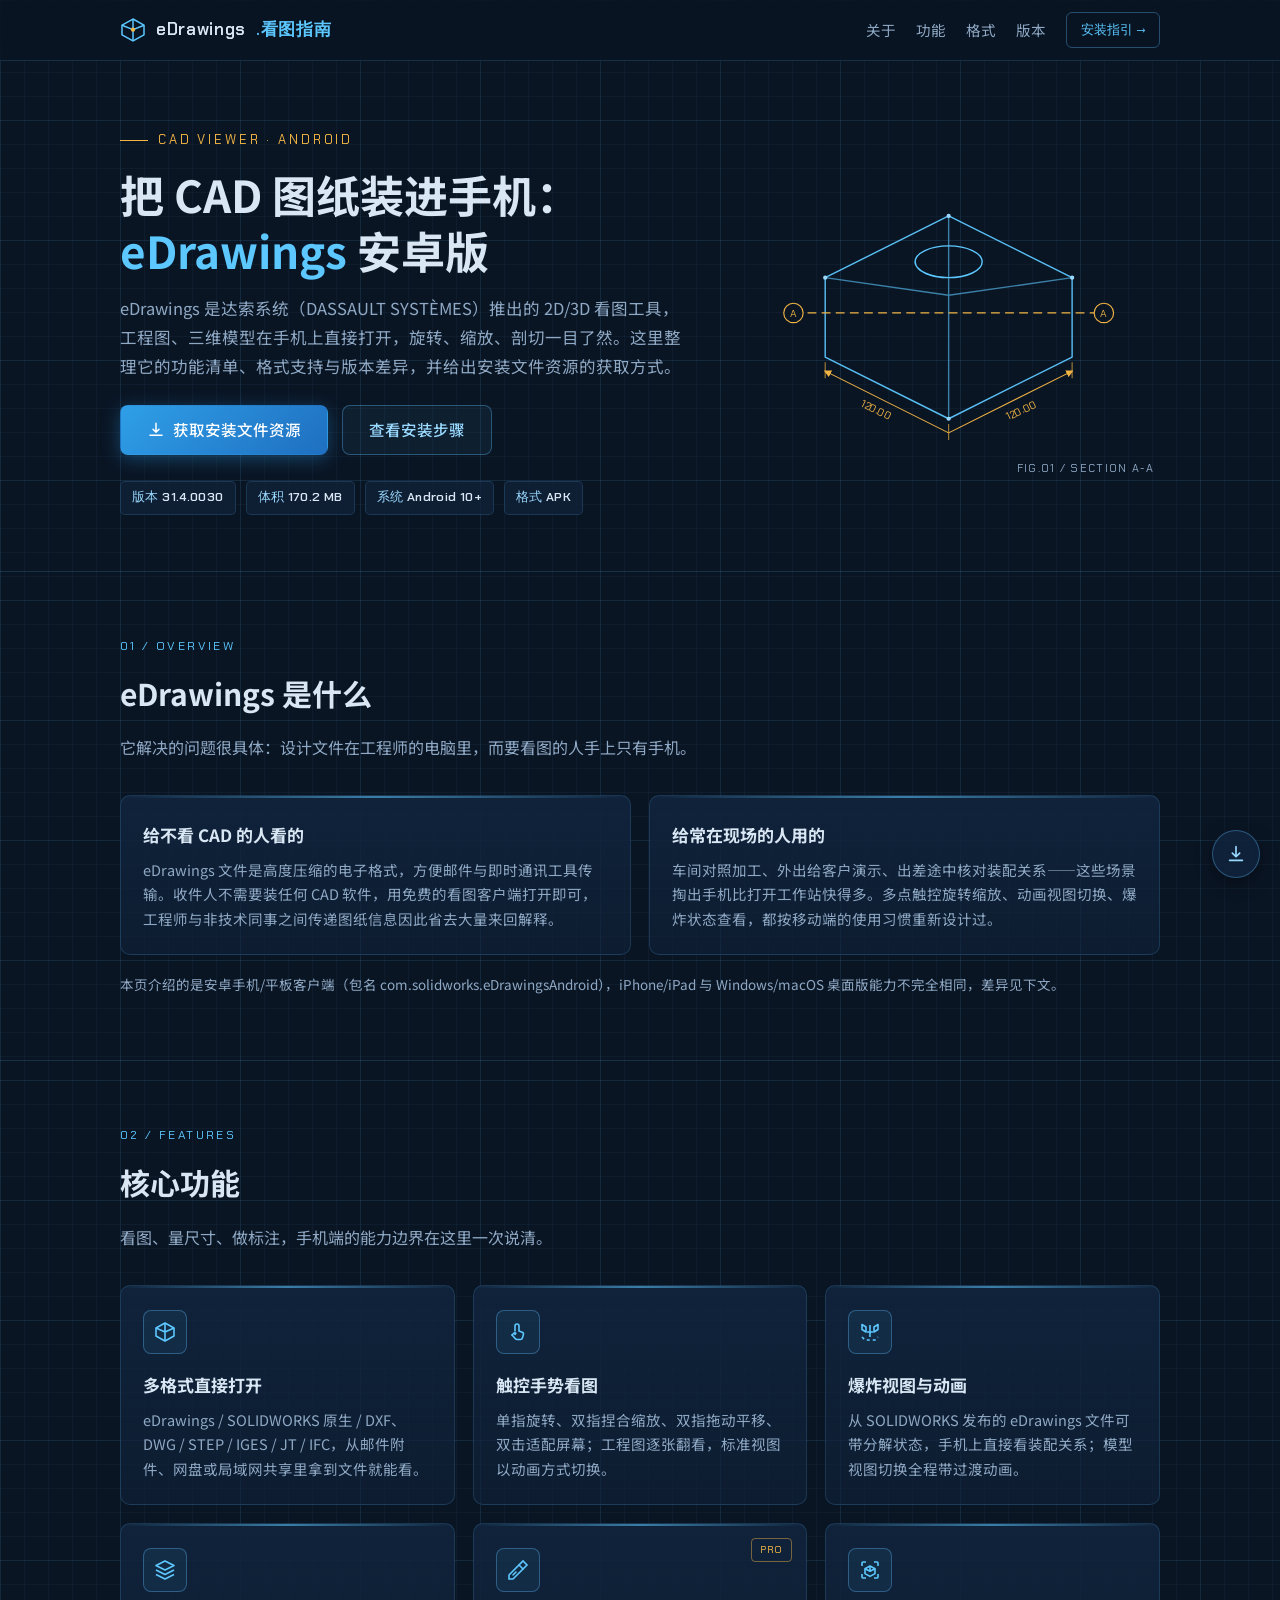
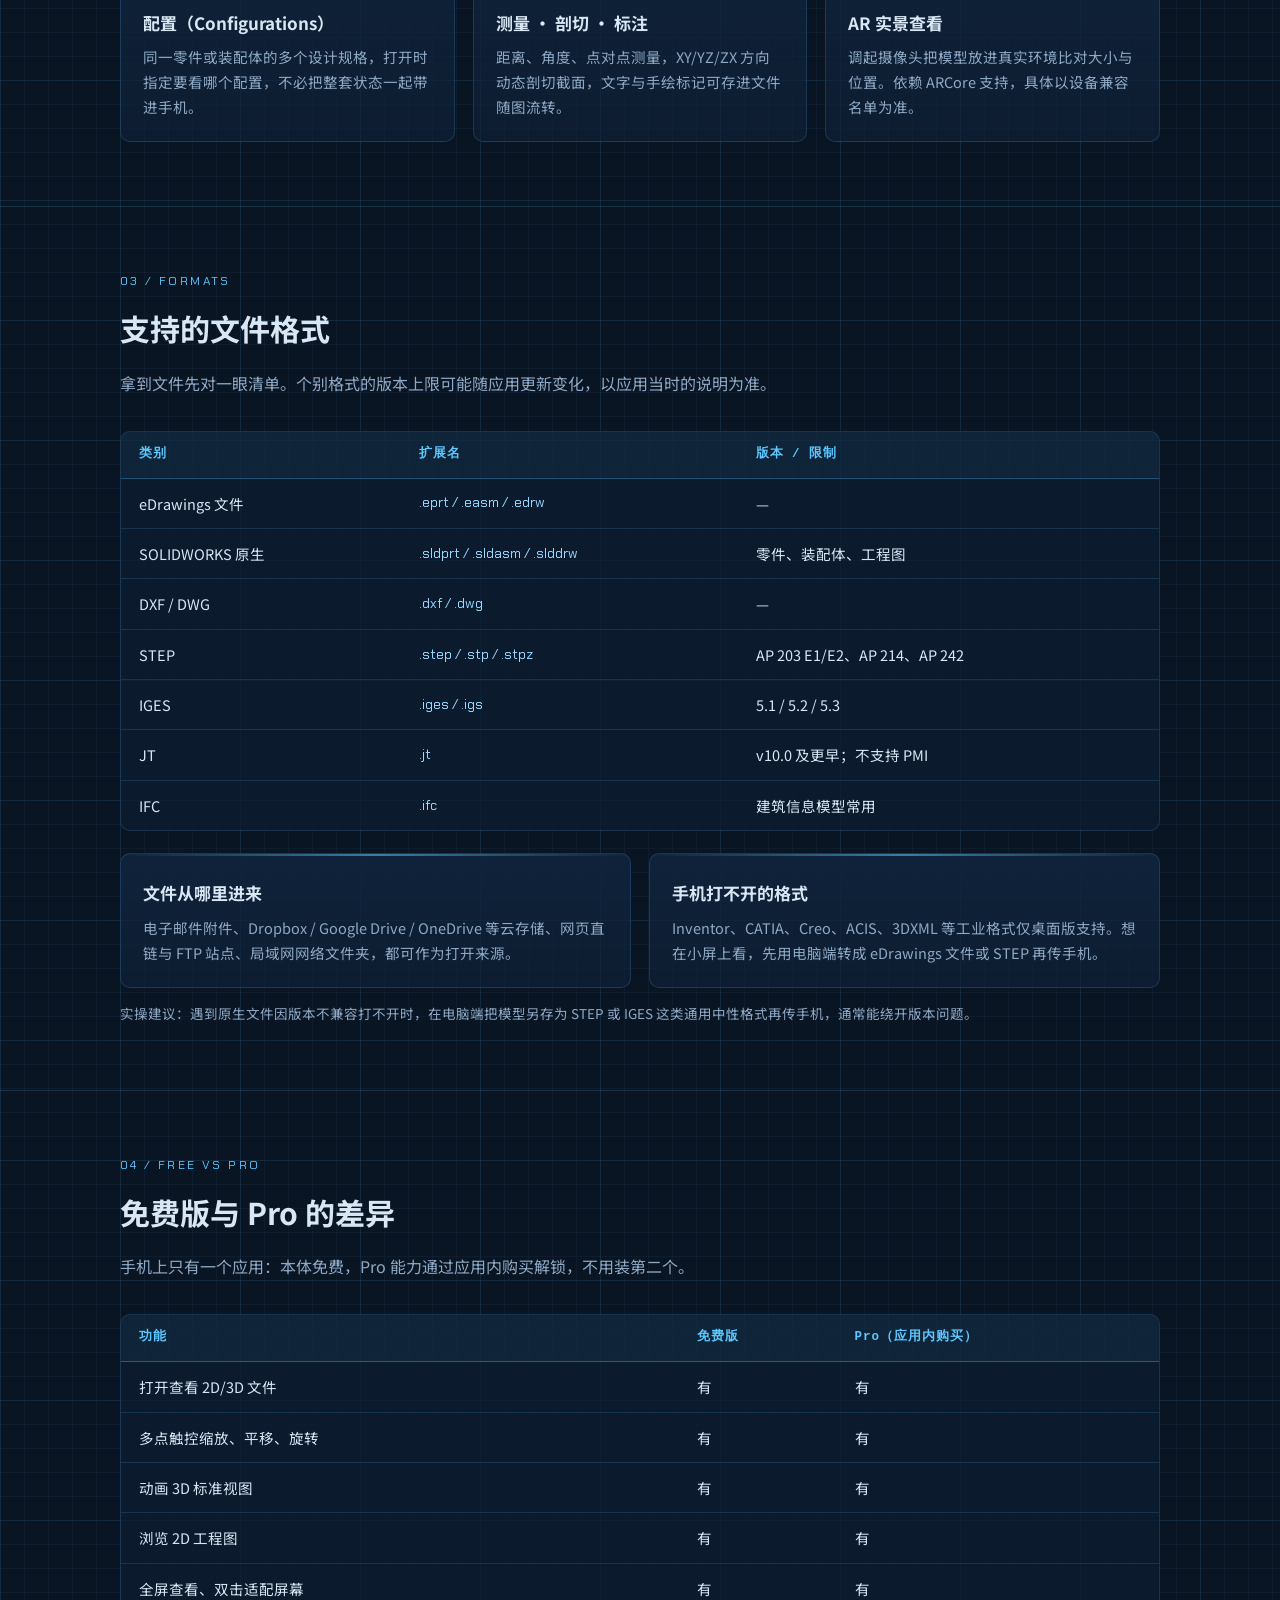
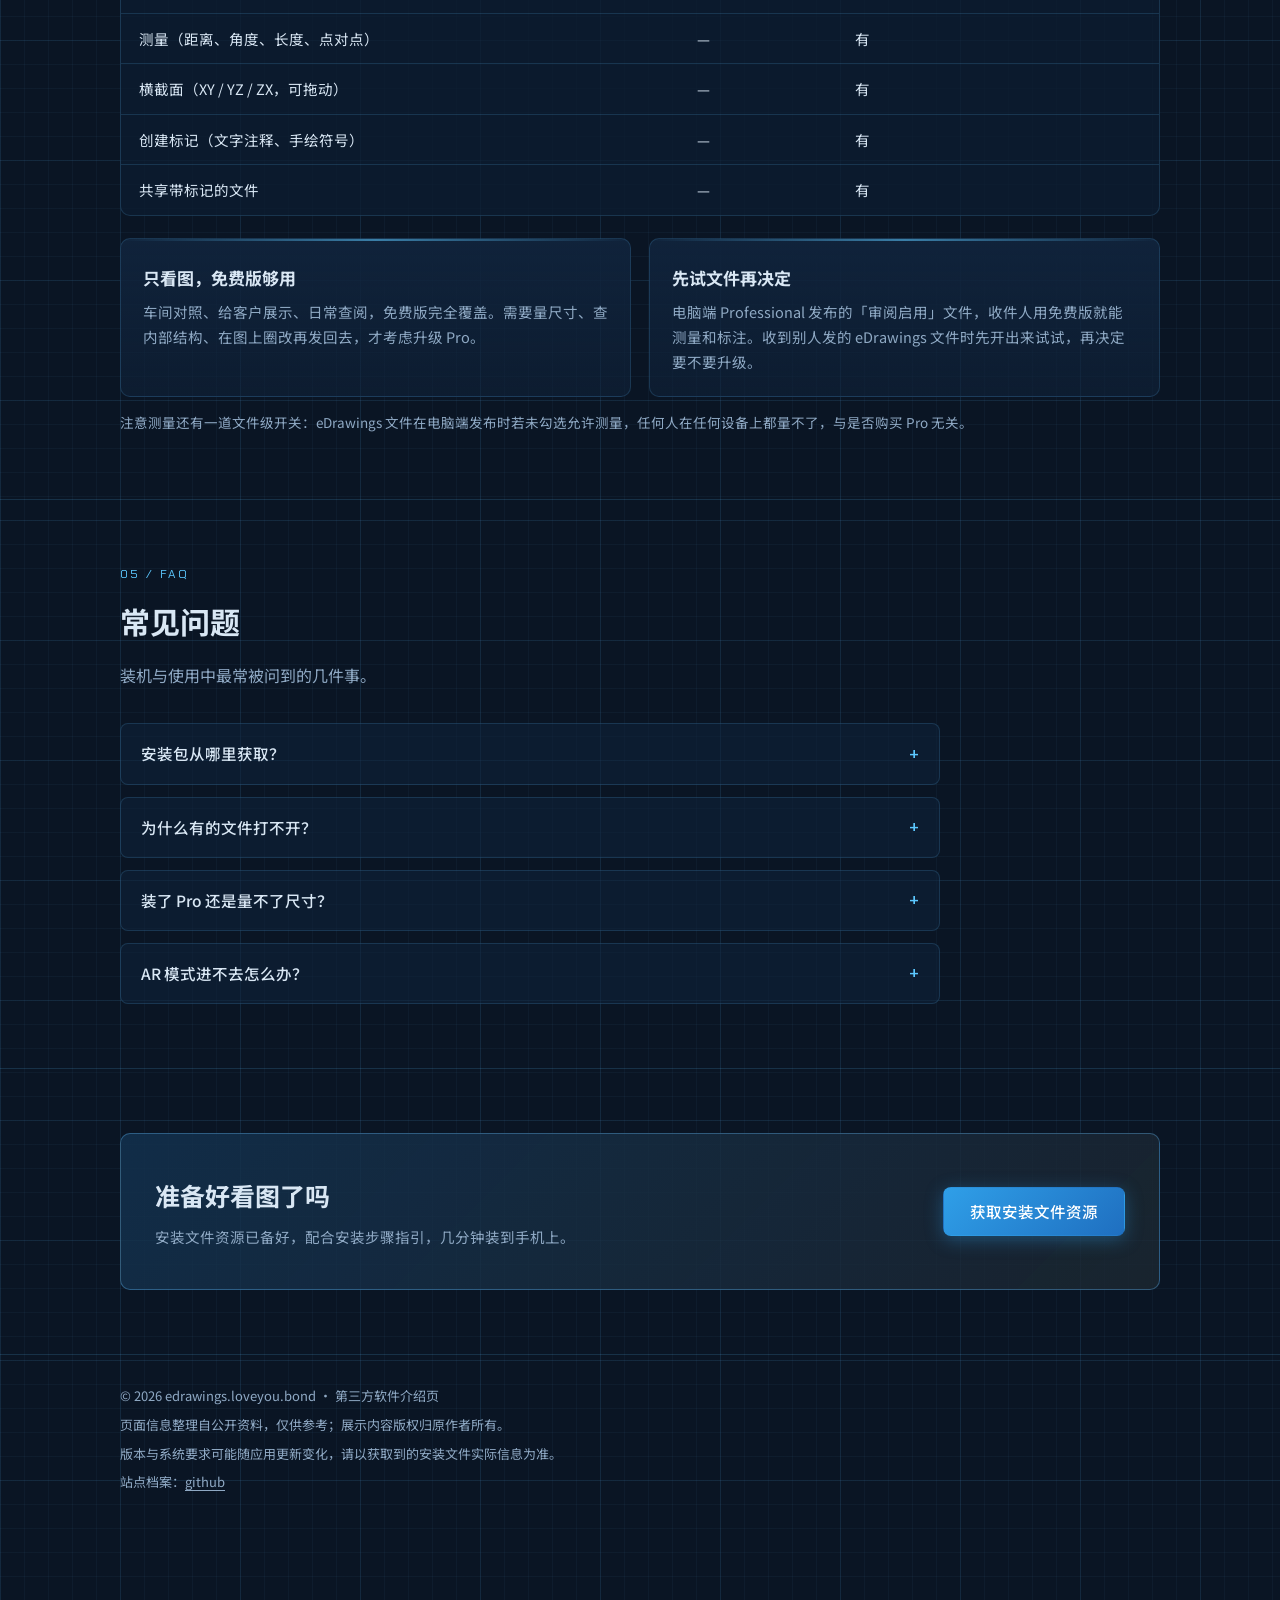
==== commit 6511b6ed: "update" ====
--- a/index.html
+++ b/index.html
@@ -9,6 +9,7 @@
 <link rel="preconnect" href="https://fonts.googleapis.com">
 <link rel="preconnect" href="https://fonts.gstatic.com" crossorigin>
 <link href="https://fonts.googleapis.com/css2?family=Chakra+Petch:wght@400;600;700&family=Noto+Sans+SC:wght@400;500;700&display=swap" rel="stylesheet">
+<link rel="icon" href="data:image/svg+xml,%3Csvg xmlns='http://www.w3.org/2000/svg' viewBox='0 0 32 32'%3E%3Crect width='32' height='32' rx='7' fill='%230a1524'/%3E%3Cg transform='translate(3 3)' fill='none' stroke='%235cc8ff' stroke-width='1.6'%3E%3Cpath d='M13 2 24 8.2 24 17.8 13 24 2 17.8 2 8.2Z'/%3E%3Cpath d='M13 2 13 12.6 24 8.2M13 12.6 2 8.2M13 12.6 13 24'/%3E%3C/g%3E%3Ccircle cx='16' cy='15.6' r='2.2' fill='%23f2b544'/%3E%3C/svg%3E">
 <link rel="stylesheet" href="assets/css/style.css">
 </head>
 <body>
@@ -32,6 +33,9 @@
       <a href="#versions">版本</a>
       <a class="nav-cta" href="download.html">安装指引 →</a>
     </nav>
+    <button class="nav-toggle" type="button" aria-label="菜单" aria-expanded="false">
+      <svg viewBox="0 0 20 20" aria-hidden="true"><path d="M2 5h16M2 10h16M2 15h16" stroke="currentColor" stroke-width="2" stroke-linecap="round" fill="none"/></svg>
+    </button>
   </div>
 </header>
 
--- a/assets/css/style.css
+++ b/assets/css/style.css
@@ -76,9 +76,27 @@
   padding: 6px 14px; border-radius: 6px;
   color: var(--cyan); font-family: var(--mono); font-size: 13px;
 }
-@media (max-width: 640px) {
-  .topnav { gap: 14px; }
-  .topnav a:not(.nav-cta) { display: none; }
+/* 移动端导航：点击展开式（窄屏链接收进展开层，禁止横向排到换行） */
+.nav-toggle {
+  display: none; margin-left: auto; align-items: center; justify-content: center;
+  width: 40px; height: 36px; border: 1px solid var(--line-strong); border-radius: 6px;
+  background: rgba(16, 35, 59, 0.55); color: var(--text); cursor: pointer;
+}
+.nav-toggle svg { width: 18px; height: 18px; display: block; }
+.nav-toggle:hover { border-color: var(--cyan); color: var(--cyan); }
+@media (max-width: 700px) {
+  .topbar-inner { position: relative; }
+  .topnav {
+    display: none; position: absolute; top: 100%; left: 0; right: 0;
+    flex-direction: column; align-items: stretch; gap: 0; margin-left: 0;
+    background: rgba(10, 21, 36, 0.98); border: 1px solid var(--line); border-top: none;
+    border-radius: 0 0 10px 10px; padding: 6px 14px 10px;
+  }
+  .topbar.nav-open .topnav { display: flex; }
+  .topnav a { padding: 11px 2px; border-bottom: 1px solid var(--line); font-size: 15px; }
+  .topnav a:last-child { border-bottom: none; }
+  .topnav .nav-cta { border: none; padding: 11px 2px; }
+  .nav-toggle { display: inline-flex; }
 }
 
 /* ---------- 按钮 ---------- */
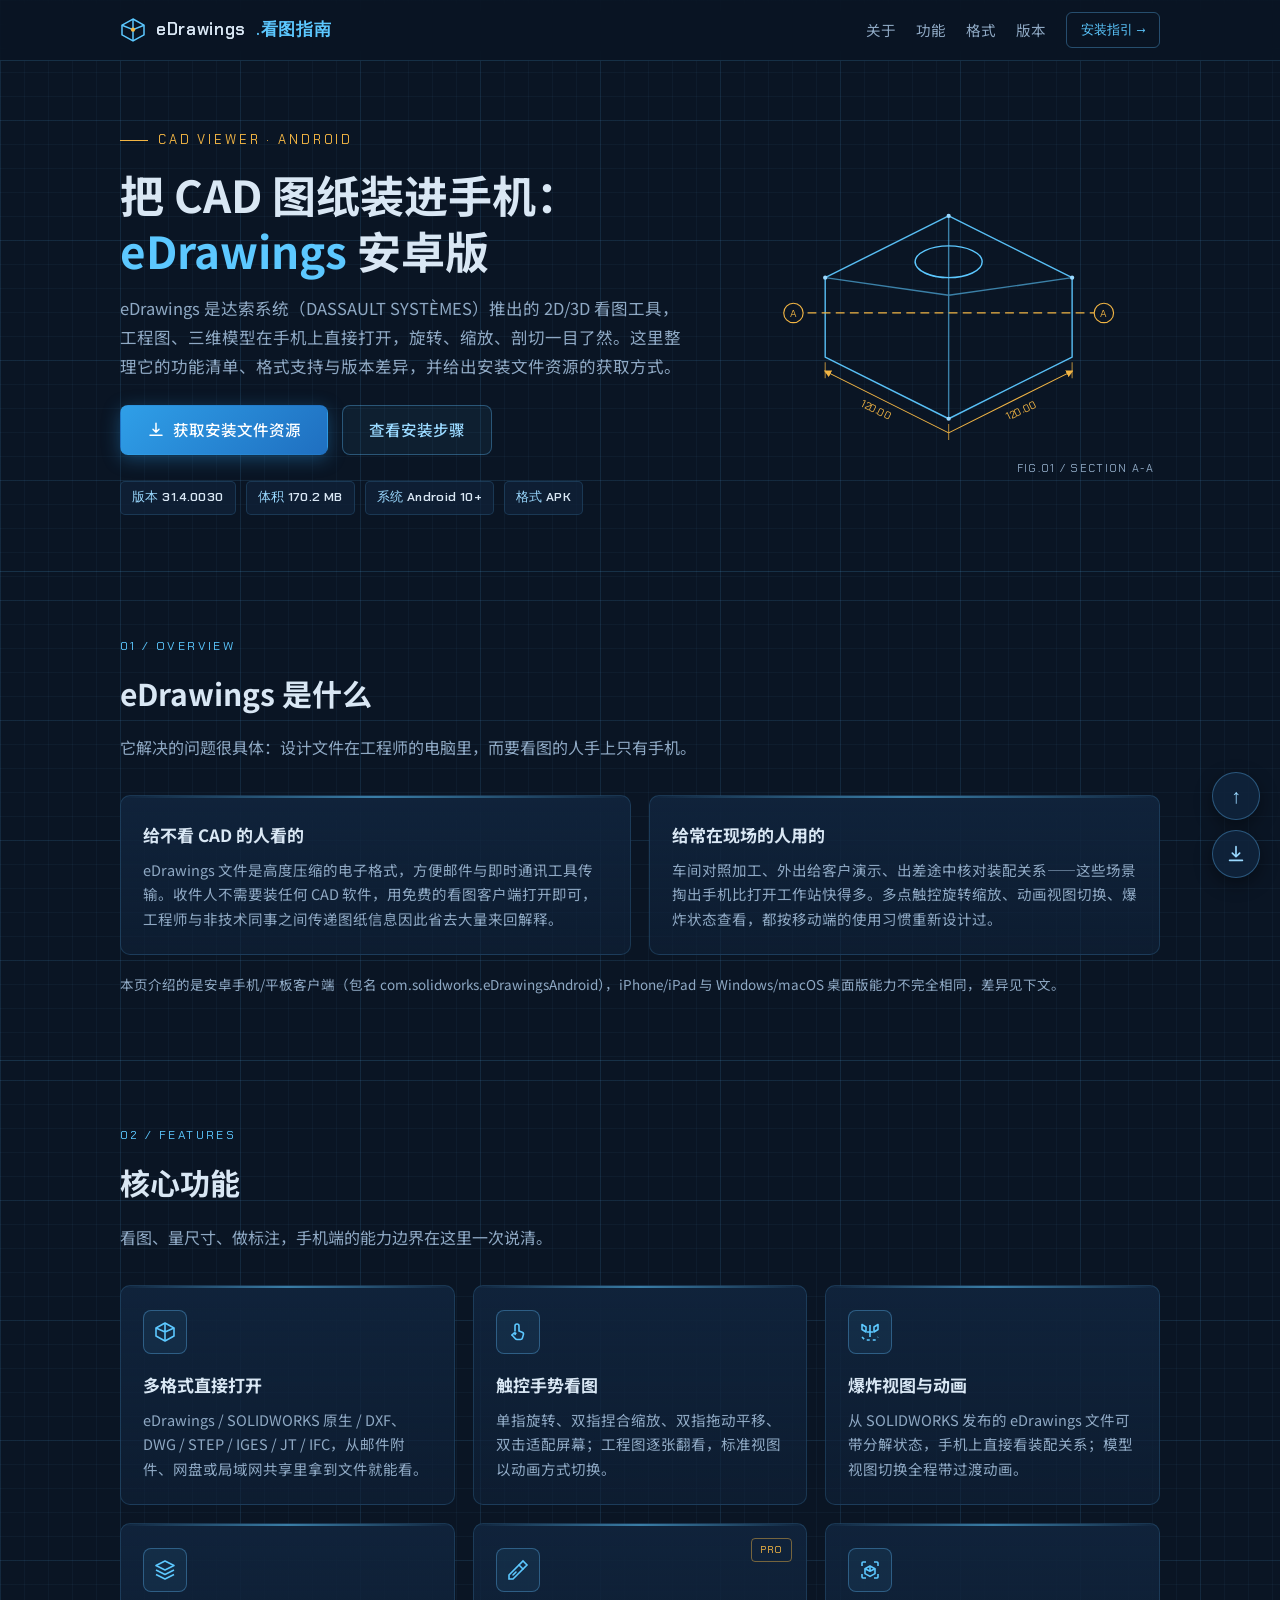
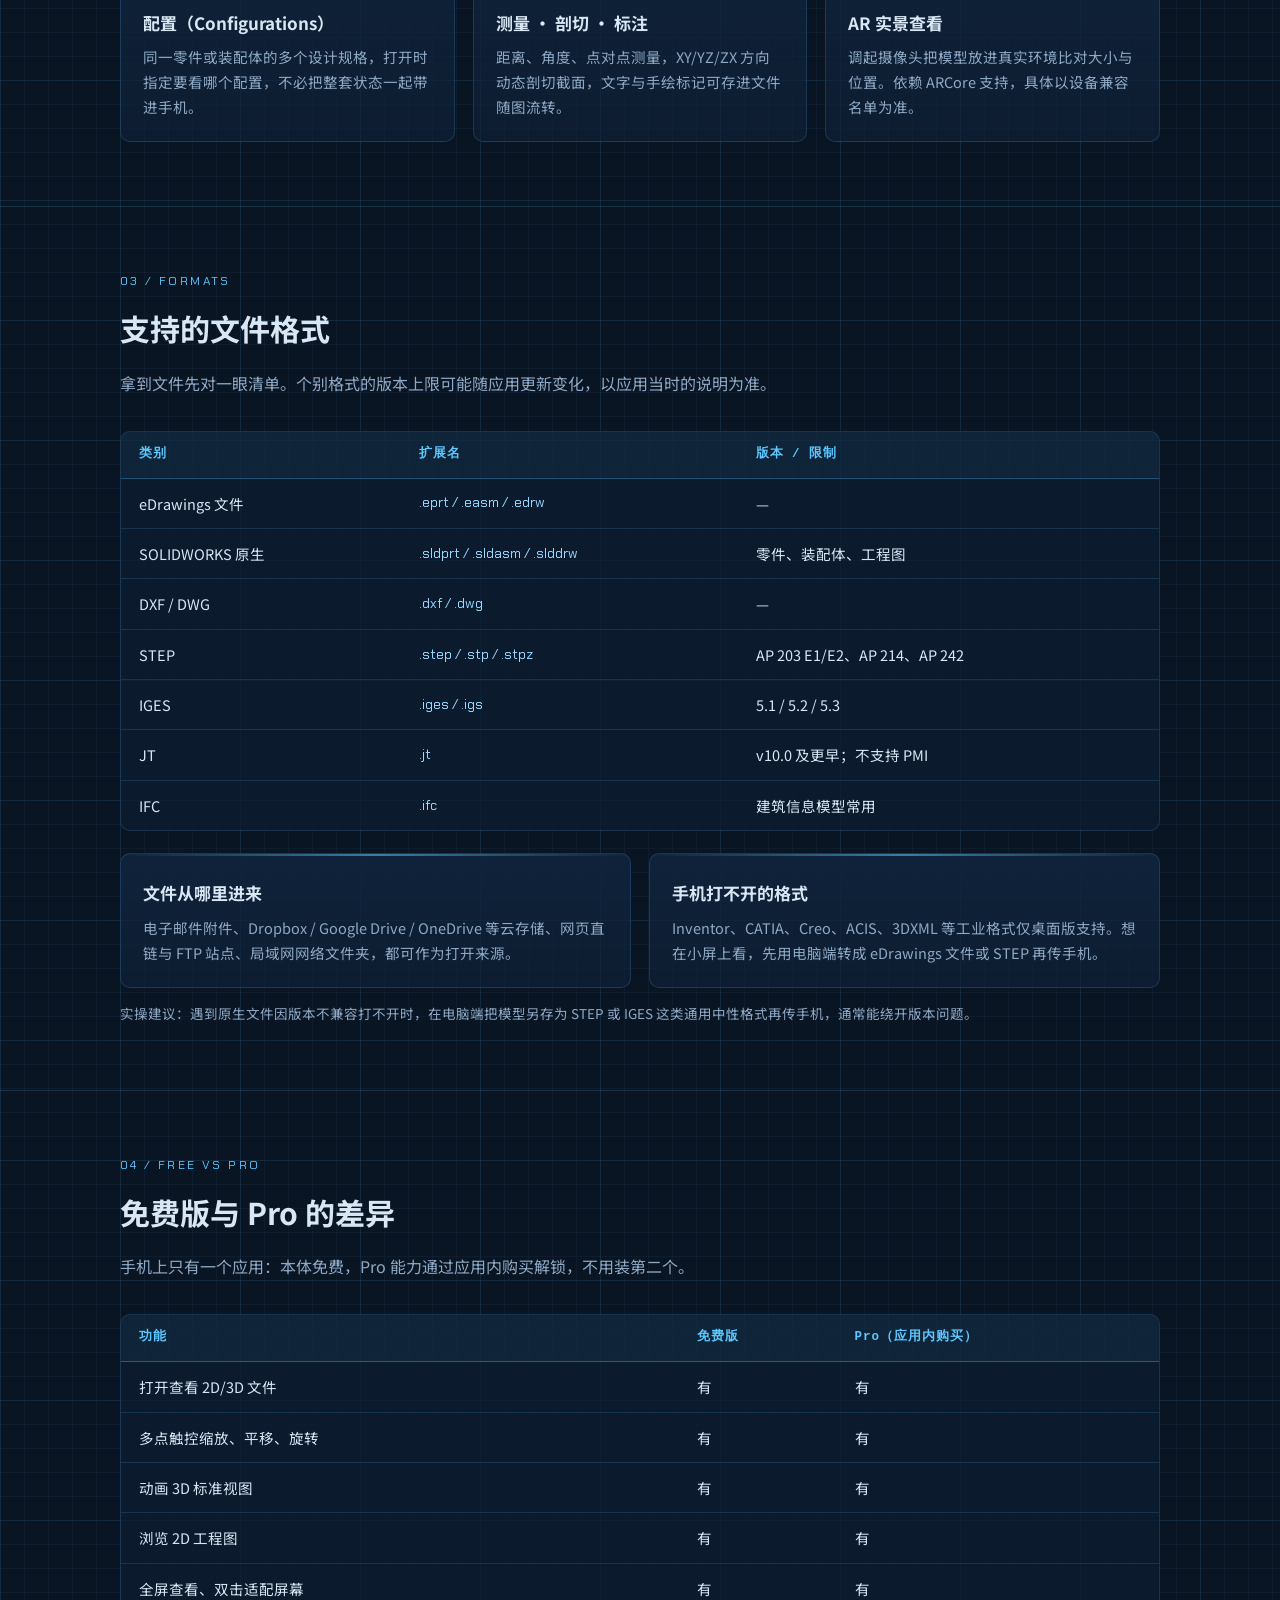
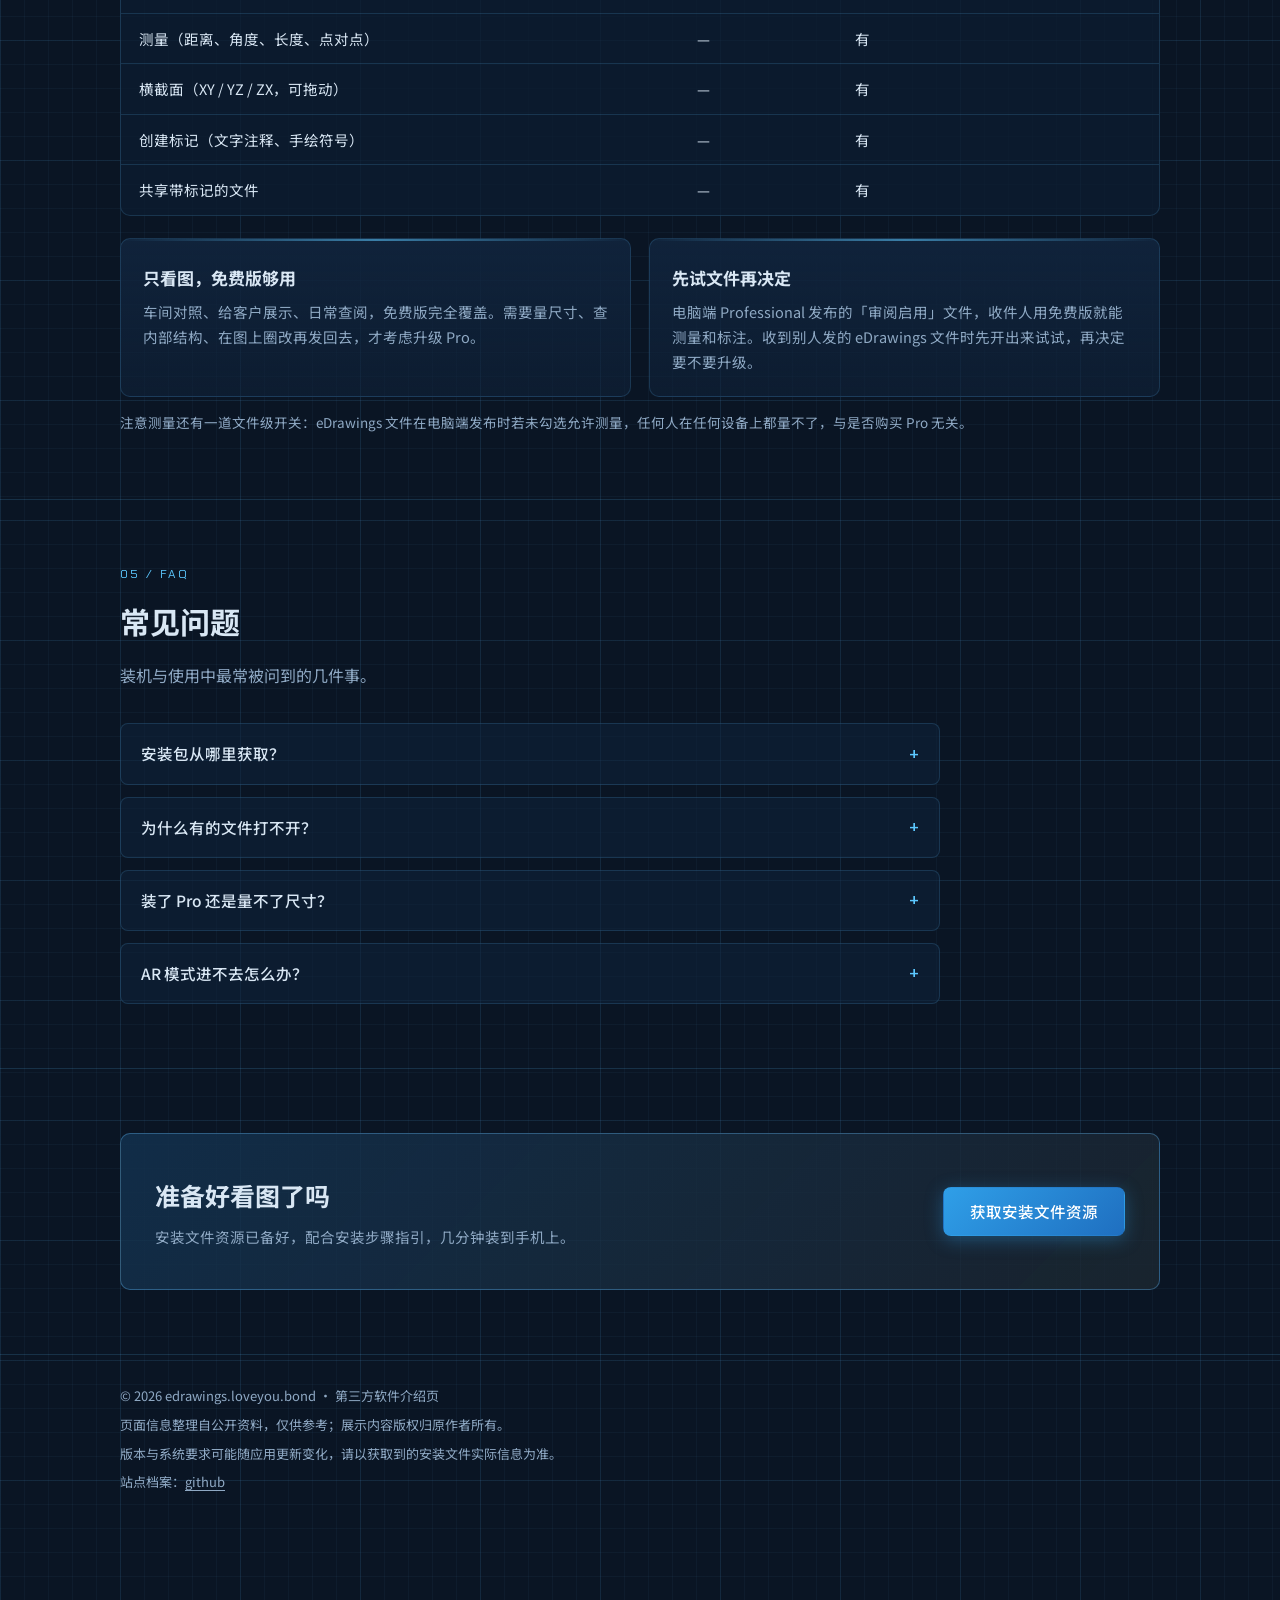
==== commit 03195c5e: "update" ====
--- a/index.html
+++ b/index.html
@@ -1,302 +1,302 @@
-<!DOCTYPE html>
-<html lang="zh-CN">
-<head>
-<meta charset="UTF-8">
-<meta name="viewport" content="width=device-width, initial-scale=1.0">
-<title>eDrawings 安卓版介绍：手机上看 CAD 图纸与三维模型</title>
-<meta name="description" content="eDrawings 是达索系统推出的 CAD 看图工具。本页整理其安卓版的核心功能、支持的文件格式、免费版与 Pro 的差异，以及安装文件资源的获取指引。">
-<meta name="keywords" content="edrawings,CAD看图,SOLIDWORKS,DXF,DWG,STEP">
-<link rel="preconnect" href="https://fonts.googleapis.com">
-<link rel="preconnect" href="https://fonts.gstatic.com" crossorigin>
-<link href="https://fonts.googleapis.com/css2?family=Chakra+Petch:wght@400;600;700&family=Noto+Sans+SC:wght@400;500;700&display=swap" rel="stylesheet">
-<link rel="icon" href="data:image/svg+xml,%3Csvg xmlns='http://www.w3.org/2000/svg' viewBox='0 0 32 32'%3E%3Crect width='32' height='32' rx='7' fill='%230a1524'/%3E%3Cg transform='translate(3 3)' fill='none' stroke='%235cc8ff' stroke-width='1.6'%3E%3Cpath d='M13 2 24 8.2 24 17.8 13 24 2 17.8 2 8.2Z'/%3E%3Cpath d='M13 2 13 12.6 24 8.2M13 12.6 2 8.2M13 12.6 13 24'/%3E%3C/g%3E%3Ccircle cx='16' cy='15.6' r='2.2' fill='%23f2b544'/%3E%3C/svg%3E">
-<link rel="stylesheet" href="assets/css/style.css">
-</head>
-<body>
-
-<header class="topbar">
-  <div class="wrap topbar-inner">
-    <a class="brand" href="/">
-      <svg class="brand-mark" viewBox="0 0 26 26" aria-hidden="true">
-        <g fill="none" stroke="#5cc8ff" stroke-width="1.5">
-          <path d="M13 2 24 8.2 24 17.8 13 24 2 17.8 2 8.2Z"/>
-          <path d="M13 2 13 12.6 24 8.2M13 12.6 2 8.2M13 12.6 13 24"/>
-        </g>
-        <circle cx="13" cy="12.6" r="2.2" fill="#f2b544"/>
-      </svg>
-      eDrawings<em>.看图指南</em>
-    </a>
-    <nav class="topnav">
-      <a href="#about">关于</a>
-      <a href="#features">功能</a>
-      <a href="#formats">格式</a>
-      <a href="#versions">版本</a>
-      <a class="nav-cta" href="download.html">安装指引 →</a>
-    </nav>
-    <button class="nav-toggle" type="button" aria-label="菜单" aria-expanded="false">
-      <svg viewBox="0 0 20 20" aria-hidden="true"><path d="M2 5h16M2 10h16M2 15h16" stroke="currentColor" stroke-width="2" stroke-linecap="round" fill="none"/></svg>
-    </button>
-  </div>
-</header>
-
-<main>
-  <!-- ================= Hero ================= -->
-  <section class="hero">
-    <div class="wrap hero-grid">
-      <div>
-        <p class="kicker">CAD VIEWER · ANDROID</p>
-        <h1>把 CAD 图纸装进手机：<em>eDrawings</em> 安卓版</h1>
-        <p class="lead">eDrawings 是达索系统（DASSAULT SYSTÈMES）推出的 2D/3D 看图工具，工程图、三维模型在手机上直接打开，旋转、缩放、剖切一目了然。这里整理它的功能清单、格式支持与版本差异，并给出安装文件资源的获取方式。</p>
-        <div class="hero-ctas">
-          <a class="btn btn-primary" data-link="download" href="#" aria-label="获取 eDrawings 安装文件资源">
-            <svg width="18" height="18" viewBox="0 0 24 24" fill="none" stroke="currentColor" stroke-width="2" stroke-linecap="round" stroke-linejoin="round" aria-hidden="true"><path d="M12 3v12m0 0 4-4m-4 4-4-4M4 19h16"/></svg>
-            获取安装文件资源
-          </a>
-          <a class="btn btn-ghost" href="download.html">查看安装步骤</a>
-        </div>
-        <div class="facts">
-          <span class="fact">版本 <b>31.4.0030</b></span>
-          <span class="fact">体积 <b>170.2 MB</b></span>
-          <span class="fact">系统 <b>Android 10+</b></span>
-          <span class="fact">格式 <b>APK</b></span>
-        </div>
-      </div>
-      <figure class="hero-fig" aria-hidden="true">
-        <svg viewBox="0 0 480 360" role="img">
-          <g fill="none" stroke="#5cc8ff" stroke-width="1.6" stroke-linejoin="round">
-            <!-- 等轴测线框体 -->
-            <path d="M240 60 380 130 380 220 240 290 100 220 100 130Z" opacity="0.95"/>
-            <path d="M240 60 240 150 380 130M240 150 100 130M240 150 240 290" opacity="0.6"/>
-            <!-- 顶面孔 -->
-            <ellipse cx="240" cy="112" rx="38" ry="18"/>
-            <path d="M202 112c0 10 17 18 38 18" opacity="0.55" stroke-dasharray="4 5"/>
-            <!-- 棱线端点 -->
-            <g fill="#9ad9ff" stroke="none">
-              <circle cx="240" cy="60" r="2.4"/><circle cx="380" cy="130" r="2.4"/>
-              <circle cx="100" cy="130" r="2.4"/><circle cx="240" cy="290" r="2.4"/>
-            </g>
-          </g>
-          <!-- 剖切位置线 A-A -->
-          <g stroke="#f2b544" stroke-width="1.3">
-            <path d="M64 170 416 170" stroke-dasharray="10 6"/>
-            <circle cx="64" cy="170" r="11" fill="#0a1524"/>
-            <circle cx="416" cy="170" r="11" fill="#0a1524"/>
-          </g>
-          <text x="64" y="175" fill="#f2b544" font-family="Chakra Petch,monospace" font-size="12" text-anchor="middle">A</text>
-          <text x="416" y="175" fill="#f2b544" font-family="Chakra Petch,monospace" font-size="12" text-anchor="middle">A</text>
-          <!-- 尺寸标注：底边两条 -->
-          <g stroke="#f2b544" stroke-width="1.2">
-            <path d="M100 236 240 306" marker-start="url(#arr)"/>
-            <path d="M240 306 380 236" marker-end="url(#arr)"/>
-            <path d="M100 226 100 244M240 296 240 314M380 226 380 244" opacity="0.7"/>
-          </g>
-          <text x="156" y="284" fill="#f2b544" font-family="Chakra Petch,monospace" font-size="12" text-anchor="middle" transform="rotate(26 156 284)">120.00</text>
-          <text x="324" y="284" fill="#f2b544" font-family="Chakra Petch,monospace" font-size="12" text-anchor="middle" transform="rotate(-26 324 284)">120.00</text>
-          <defs>
-            <marker id="arr" viewBox="0 0 10 10" refX="8" refY="5" markerWidth="7" markerHeight="7" orient="auto-start-reverse">
-              <path d="M0 0 10 5 0 10Z" fill="#f2b544"/>
-            </marker>
-          </defs>
-        </svg>
-        <figcaption class="fig-cap">FIG.01 / SECTION A-A</figcaption>
-      </figure>
-    </div>
-  </section>
-
-  <!-- ================= 关于 ================= -->
-  <section class="section" id="about">
-    <div class="wrap">
-      <p class="sec-tag">01 / OVERVIEW</p>
-      <h2 class="sec-title">eDrawings 是什么</h2>
-      <p class="sec-desc">它解决的问题很具体：设计文件在工程师的电脑里，而要看图的人手上只有手机。</p>
-      <div class="grid-2">
-        <div class="card reveal">
-          <h3>给不看 CAD 的人看的</h3>
-          <p>eDrawings 文件是高度压缩的电子格式，方便邮件与即时通讯工具传输。收件人不需要装任何 CAD 软件，用免费的看图客户端打开即可，工程师与非技术同事之间传递图纸信息因此省去大量来回解释。</p>
-        </div>
-        <div class="card reveal">
-          <h3>给常在现场的人用的</h3>
-          <p>车间对照加工、外出给客户演示、出差途中核对装配关系——这些场景掏出手机比打开工作站快得多。多点触控旋转缩放、动画视图切换、爆炸状态查看，都按移动端的使用习惯重新设计过。</p>
-        </div>
-      </div>
-      <p class="tbl-note" style="margin-top:18px">本页介绍的是安卓手机/平板客户端（包名 com.solidworks.eDrawingsAndroid），iPhone/iPad 与 Windows/macOS 桌面版能力不完全相同，差异见下文。</p>
-    </div>
-  </section>
-
-  <!-- ================= 功能 ================= -->
-  <section class="section" id="features">
-    <div class="wrap">
-      <p class="sec-tag">02 / FEATURES</p>
-      <h2 class="sec-title">核心功能</h2>
-      <p class="sec-desc">看图、量尺寸、做标注，手机端的能力边界在这里一次说清。</p>
-      <div class="cards">
-        <div class="card reveal">
-          <div class="card-icon"><svg viewBox="0 0 24 24" stroke-linejoin="round"><path d="M12 3 21 8 21 16 12 21 3 16 3 8Z"/><path d="M12 3 12 12 21 8M12 12 3 8M12 12 12 21"/></svg></div>
-          <h3>多格式直接打开</h3>
-          <p>eDrawings / SOLIDWORKS 原生 / DXF、DWG / STEP / IGES / JT / IFC，从邮件附件、网盘或局域网共享里拿到文件就能看。</p>
-        </div>
-        <div class="card reveal">
-          <div class="card-icon"><svg viewBox="0 0 24 24" stroke-linecap="round"><path d="M9 11V6a2 2 0 1 1 4 0v5l3.2 1.2a2 2 0 0 1 1.2 2.4l-1 3.4a2 2 0 0 1-1.9 1.5H11a2 2 0 0 1-1.6-.8L6 15"/><path d="M6 15l1.8-1.8a1.4 1.4 0 0 1 2 0L9 14.5"/></svg></div>
-          <h3>触控手势看图</h3>
-          <p>单指旋转、双指捏合缩放、双指拖动平移、双击适配屏幕；工程图逐张翻看，标准视图以动画方式切换。</p>
-        </div>
-        <div class="card reveal">
-          <div class="card-icon"><svg viewBox="0 0 24 24" stroke-linejoin="round"><path d="M8 7 4 4.5 4 9.5 8 12ZM16 7 20 4.5 20 9.5 16 12Z"/><path d="M9 12h6M12 12v5M12 5v7"/><path d="M4 17l3 3h10l3-3" stroke-dasharray="3 3"/></svg></div>
-          <h3>爆炸视图与动画</h3>
-          <p>从 SOLIDWORKS 发布的 eDrawings 文件可带分解状态，手机上直接看装配关系；模型视图切换全程带过渡动画。</p>
-        </div>
-        <div class="card reveal">
-          <div class="card-icon"><svg viewBox="0 0 24 24" stroke-linejoin="round"><path d="M12 3 21 7.5 12 12 3 7.5Z"/><path d="M3 12l9 4.5 9-4.5M3 16.5 12 21l9-4.5"/></svg></div>
-          <h3>配置（Configurations）</h3>
-          <p>同一零件或装配体的多个设计规格，打开时指定要看哪个配置，不必把整套状态一起带进手机。</p>
-        </div>
-        <div class="card reveal">
-          <span class="pro-chip">PRO</span>
-          <div class="card-icon"><svg viewBox="0 0 24 24" stroke-linecap="round"><path d="M3 17 17 3l4 4L7 21H3Z"/><path d="M13 7l4 4M7 17h.01M10 14l-3 3"/></svg></div>
-          <h3>测量 · 剖切 · 标注</h3>
-          <p>距离、角度、点对点测量，XY/YZ/ZX 方向动态剖切截面，文字与手绘标记可存进文件随图流转。</p>
-        </div>
-        <div class="card reveal">
-          <div class="card-icon"><svg viewBox="0 0 24 24" stroke-linejoin="round"><path d="M4 8V5a1 1 0 0 1 1-1h3M16 4h3a1 1 0 0 1 1 1v3M20 16v3a1 1 0 0 1-1 1h-3M8 20H5a1 1 0 0 1-1-1v-3"/><path d="M12 8 17 10.8 17 15.6 12 18.4 7 15.6 7 10.8Z"/><path d="M12 8 12 13.2 17 10.8M12 13.2 7 10.8"/></svg></div>
-          <h3>AR 实景查看</h3>
-          <p>调起摄像头把模型放进真实环境比对大小与位置。依赖 ARCore 支持，具体以设备兼容名单为准。</p>
-        </div>
-      </div>
-    </div>
-  </section>
-
-  <!-- ================= 格式 ================= -->
-  <section class="section" id="formats">
-    <div class="wrap">
-      <p class="sec-tag">03 / FORMATS</p>
-      <h2 class="sec-title">支持的文件格式</h2>
-      <p class="sec-desc">拿到文件先对一眼清单。个别格式的版本上限可能随应用更新变化，以应用当时的说明为准。</p>
-      <div class="tbl-panel reveal">
-        <table>
-          <thead>
-            <tr><th>类别</th><th>扩展名</th><th>版本 / 限制</th></tr>
-          </thead>
-          <tbody>
-            <tr><td>eDrawings 文件</td><td class="mono">.eprt / .easm / .edrw</td><td>—</td></tr>
-            <tr><td>SOLIDWORKS 原生</td><td class="mono">.sldprt / .sldasm / .slddrw</td><td>零件、装配体、工程图</td></tr>
-            <tr><td>DXF / DWG</td><td class="mono">.dxf / .dwg</td><td>—</td></tr>
-            <tr><td>STEP</td><td class="mono">.step / .stp / .stpz</td><td>AP 203 E1/E2、AP 214、AP 242</td></tr>
-            <tr><td>IGES</td><td class="mono">.iges / .igs</td><td>5.1 / 5.2 / 5.3</td></tr>
-            <tr><td>JT</td><td class="mono">.jt</td><td>v10.0 及更早；不支持 PMI</td></tr>
-            <tr><td>IFC</td><td class="mono">.ifc</td><td>建筑信息模型常用</td></tr>
-          </tbody>
-        </table>
-      </div>
-      <div class="grid-2" style="margin-top:22px">
-        <div class="card reveal">
-          <h3>文件从哪里进来</h3>
-          <p>电子邮件附件、Dropbox / Google Drive / OneDrive 等云存储、网页直链与 FTP 站点、局域网网络文件夹，都可作为打开来源。</p>
-        </div>
-        <div class="card reveal">
-          <h3>手机打不开的格式</h3>
-          <p>Inventor、CATIA、Creo、ACIS、3DXML 等工业格式仅桌面版支持。想在小屏上看，先用电脑端转成 eDrawings 文件或 STEP 再传手机。</p>
-        </div>
-      </div>
-      <p class="tbl-note">实操建议：遇到原生文件因版本不兼容打不开时，在电脑端把模型另存为 STEP 或 IGES 这类通用中性格式再传手机，通常能绕开版本问题。</p>
-    </div>
-  </section>
-
-  <!-- ================= 版本对比 ================= -->
-  <section class="section" id="versions">
-    <div class="wrap">
-      <p class="sec-tag">04 / FREE VS PRO</p>
-      <h2 class="sec-title">免费版与 Pro 的差异</h2>
-      <p class="sec-desc">手机上只有一个应用：本体免费，Pro 能力通过应用内购买解锁，不用装第二个。</p>
-      <div class="tbl-panel reveal">
-        <table>
-          <thead>
-            <tr><th>功能</th><th>免费版</th><th>Pro（应用内购买）</th></tr>
-          </thead>
-          <tbody>
-            <tr><td>打开查看 2D/3D 文件</td><td>有</td><td>有</td></tr>
-            <tr><td>多点触控缩放、平移、旋转</td><td>有</td><td>有</td></tr>
-            <tr><td>动画 3D 标准视图</td><td>有</td><td>有</td></tr>
-            <tr><td>浏览 2D 工程图</td><td>有</td><td>有</td></tr>
-            <tr><td>全屏查看、双击适配屏幕</td><td>有</td><td>有</td></tr>
-            <tr><td>测量（距离、角度、长度、点对点）</td><td>—</td><td>有</td></tr>
-            <tr><td>横截面（XY / YZ / ZX，可拖动）</td><td>—</td><td>有</td></tr>
-            <tr><td>创建标记（文字注释、手绘符号）</td><td>—</td><td>有</td></tr>
-            <tr><td>共享带标记的文件</td><td>—</td><td>有</td></tr>
-          </tbody>
-        </table>
-      </div>
-      <div class="grid-2" style="margin-top:22px">
-        <div class="card reveal">
-          <h3>只看图，免费版够用</h3>
-          <p>车间对照、给客户展示、日常查阅，免费版完全覆盖。需要量尺寸、查内部结构、在图上圈改再发回去，才考虑升级 Pro。</p>
-        </div>
-        <div class="card reveal">
-          <h3>先试文件再决定</h3>
-          <p>电脑端 Professional 发布的「审阅启用」文件，收件人用免费版就能测量和标注。收到别人发的 eDrawings 文件时先开出来试试，再决定要不要升级。</p>
-        </div>
-      </div>
-      <p class="tbl-note">注意测量还有一道文件级开关：eDrawings 文件在电脑端发布时若未勾选允许测量，任何人在任何设备上都量不了，与是否购买 Pro 无关。</p>
-    </div>
-  </section>
-
-  <!-- ================= FAQ ================= -->
-  <section class="section" id="faq">
-    <div class="wrap">
-      <p class="sec-tag">05 / FAQ</p>
-      <h2 class="sec-title">常见问题</h2>
-      <p class="sec-desc">装机与使用中最常被问到的几件事。</p>
-      <div class="faq reveal">
-        <details>
-          <summary>安装包从哪里获取？</summary>
-          <div class="faq-a">本站提供获取指引，安装文件资源放在网盘中，点击页面上「获取安装文件资源」按钮即可前往分享页面，转存后下载到手机安装。</div>
-        </details>
-        <details>
-          <summary>为什么有的文件打不开？</summary>
-          <div class="faq-a">先核对扩展名是否在上面的格式清单里（传输过程可能弄丢扩展名），再确认文件完整传到了手机；SOLIDWORKS 原生文件还要核对保存版本是否比查看器新。都不行就转成 STEP 再试。</div>
-        </details>
-        <details>
-          <summary>装了 Pro 还是量不了尺寸？</summary>
-          <div class="faq-a">多数是文件级开关没开：eDrawings 文件在电脑端发布或另存时没勾允许测量，收件方怎么设置都量不了，只能让发件人重新发布一份。直接打开 STEP、DWG 等原始格式不受此开关限制。</div>
-        </details>
-        <details>
-          <summary>AR 模式进不去怎么办？</summary>
-          <div class="faq-a">安卓上的 AR 功能依赖 ARCore 与相应硬件，未预装谷歌服务的机型大多用不了；摄像头与动作传感器权限被拒也会导致功能失效，先到系统设置里确认权限。</div>
-        </details>
-      </div>
-    </div>
-  </section>
-
-  <!-- ================= CTA ================= -->
-  <section class="section">
-    <div class="wrap">
-      <div class="cta-band reveal">
-        <div>
-          <h2>准备好看图了吗</h2>
-          <p>安装文件资源已备好，配合安装步骤指引，几分钟装到手机上。</p>
-        </div>
-        <a class="btn btn-primary" data-link="download" href="#">获取安装文件资源</a>
-      </div>
-    </div>
-  </section>
-</main>
-
-<footer>
-  <div class="wrap foot-inner">
-    <span>© 2026 edrawings.loveyou.bond · 第三方软件介绍页</span>
-    <span>页面信息整理自公开资料，仅供参考；展示内容版权归原作者所有。</span>
-    <span>版本与系统要求可能随应用更新变化，请以获取到的安装文件实际信息为准。</span>
-    <span>站点档案：<a href="https://github.com/alipymanbu/edrawings.loveyou.bond">github</a></span>
-  </div>
-</footer>
-
-<div class="fabs">
-  <button id="toTop" class="fab" aria-label="返回顶部">↑</button>
-  <a class="fab" data-link="download" href="#" aria-label="获取安装文件资源">
-    <svg viewBox="0 0 24 24" stroke-linecap="round" stroke-linejoin="round"><path d="M12 4v11m0 0 4-4m-4 4-4-4M5 19h14"/></svg>
-  </a>
-</div>
-
-<script src="assets/js/links.js"></script>
-<script src="assets/js/main.js"></script>
-</body>
-</html>
+<!DOCTYPE html>
+<html lang="zh-CN">
+<head>
+<meta charset="UTF-8">
+<meta name="viewport" content="width=device-width, initial-scale=1.0">
+<title>手机上的 CAD 看图工具箱：eDrawings 安卓版能打开哪些格式</title>
+<meta name="description" content="eDrawings 把 CAD 图纸与三维模型带到手机上：支持 DWG、DXF、STEP 等常见格式的查看。这里整理安卓版功能要点、免费版与 Pro 的差异，以及安装包的获取与核对方式。">
+<meta name="keywords" content="edrawings,CAD看图,SOLIDWORKS,DXF,DWG,STEP">
+<link rel="preconnect" href="https://fonts.googleapis.com">
+<link rel="preconnect" href="https://fonts.gstatic.com" crossorigin>
+<link href="https://fonts.googleapis.com/css2?family=Chakra+Petch:wght@400;600;700&family=Noto+Sans+SC:wght@400;500;700&display=swap" rel="stylesheet">
+<link rel="icon" href="data:image/svg+xml,%3Csvg xmlns='http://www.w3.org/2000/svg' viewBox='0 0 32 32'%3E%3Crect width='32' height='32' rx='7' fill='%230a1524'/%3E%3Cg transform='translate(3 3)' fill='none' stroke='%235cc8ff' stroke-width='1.6'%3E%3Cpath d='M13 2 24 8.2 24 17.8 13 24 2 17.8 2 8.2Z'/%3E%3Cpath d='M13 2 13 12.6 24 8.2M13 12.6 2 8.2M13 12.6 13 24'/%3E%3C/g%3E%3Ccircle cx='16' cy='15.6' r='2.2' fill='%23f2b544'/%3E%3C/svg%3E">
+<link rel="stylesheet" href="assets/css/style.css">
+</head>
+<body>
+
+<header class="topbar">
+  <div class="wrap topbar-inner">
+    <a class="brand" href="/">
+      <svg class="brand-mark" viewBox="0 0 26 26" aria-hidden="true">
+        <g fill="none" stroke="#5cc8ff" stroke-width="1.5">
+          <path d="M13 2 24 8.2 24 17.8 13 24 2 17.8 2 8.2Z"/>
+          <path d="M13 2 13 12.6 24 8.2M13 12.6 2 8.2M13 12.6 13 24"/>
+        </g>
+        <circle cx="13" cy="12.6" r="2.2" fill="#f2b544"/>
+      </svg>
+      eDrawings<em>.看图指南</em>
+    </a>
+    <nav class="topnav">
+      <a href="#about">关于</a>
+      <a href="#features">功能</a>
+      <a href="#formats">格式</a>
+      <a href="#versions">版本</a>
+      <a class="nav-cta" href="download.html">安装指引 →</a>
+    </nav>
+    <button class="nav-toggle" type="button" aria-label="菜单" aria-expanded="false">
+      <svg viewBox="0 0 20 20" aria-hidden="true"><path d="M2 5h16M2 10h16M2 15h16" stroke="currentColor" stroke-width="2" stroke-linecap="round" fill="none"/></svg>
+    </button>
+  </div>
+</header>
+
+<main>
+  <!-- ================= Hero ================= -->
+  <section class="hero">
+    <div class="wrap hero-grid">
+      <div>
+        <p class="kicker">CAD VIEWER · ANDROID</p>
+        <h1>把 CAD 图纸装进手机：<em>eDrawings</em> 安卓版</h1>
+        <p class="lead">eDrawings 是达索系统（DASSAULT SYSTÈMES）推出的 2D/3D 看图工具，工程图、三维模型在手机上直接打开，旋转、缩放、剖切一目了然。这里整理它的功能清单、格式支持与版本差异，并给出安装文件资源的获取方式。</p>
+        <div class="hero-ctas">
+          <a class="btn btn-primary" data-link="download" href="#" aria-label="获取 eDrawings 安装文件资源">
+            <svg width="18" height="18" viewBox="0 0 24 24" fill="none" stroke="currentColor" stroke-width="2" stroke-linecap="round" stroke-linejoin="round" aria-hidden="true"><path d="M12 3v12m0 0 4-4m-4 4-4-4M4 19h16"/></svg>
+            获取安装文件资源
+          </a>
+          <a class="btn btn-ghost" href="download.html">查看安装步骤</a>
+        </div>
+        <div class="facts">
+          <span class="fact">版本 <b>31.4.0030</b></span>
+          <span class="fact">体积 <b>170.2 MB</b></span>
+          <span class="fact">系统 <b>Android 10+</b></span>
+          <span class="fact">格式 <b>APK</b></span>
+        </div>
+      </div>
+      <figure class="hero-fig" aria-hidden="true">
+        <svg viewBox="0 0 480 360" role="img">
+          <g fill="none" stroke="#5cc8ff" stroke-width="1.6" stroke-linejoin="round">
+            <!-- 等轴测线框体 -->
+            <path d="M240 60 380 130 380 220 240 290 100 220 100 130Z" opacity="0.95"/>
+            <path d="M240 60 240 150 380 130M240 150 100 130M240 150 240 290" opacity="0.6"/>
+            <!-- 顶面孔 -->
+            <ellipse cx="240" cy="112" rx="38" ry="18"/>
+            <path d="M202 112c0 10 17 18 38 18" opacity="0.55" stroke-dasharray="4 5"/>
+            <!-- 棱线端点 -->
+            <g fill="#9ad9ff" stroke="none">
+              <circle cx="240" cy="60" r="2.4"/><circle cx="380" cy="130" r="2.4"/>
+              <circle cx="100" cy="130" r="2.4"/><circle cx="240" cy="290" r="2.4"/>
+            </g>
+          </g>
+          <!-- 剖切位置线 A-A -->
+          <g stroke="#f2b544" stroke-width="1.3">
+            <path d="M64 170 416 170" stroke-dasharray="10 6"/>
+            <circle cx="64" cy="170" r="11" fill="#0a1524"/>
+            <circle cx="416" cy="170" r="11" fill="#0a1524"/>
+          </g>
+          <text x="64" y="175" fill="#f2b544" font-family="Chakra Petch,monospace" font-size="12" text-anchor="middle">A</text>
+          <text x="416" y="175" fill="#f2b544" font-family="Chakra Petch,monospace" font-size="12" text-anchor="middle">A</text>
+          <!-- 尺寸标注：底边两条 -->
+          <g stroke="#f2b544" stroke-width="1.2">
+            <path d="M100 236 240 306" marker-start="url(#arr)"/>
+            <path d="M240 306 380 236" marker-end="url(#arr)"/>
+            <path d="M100 226 100 244M240 296 240 314M380 226 380 244" opacity="0.7"/>
+          </g>
+          <text x="156" y="284" fill="#f2b544" font-family="Chakra Petch,monospace" font-size="12" text-anchor="middle" transform="rotate(26 156 284)">120.00</text>
+          <text x="324" y="284" fill="#f2b544" font-family="Chakra Petch,monospace" font-size="12" text-anchor="middle" transform="rotate(-26 324 284)">120.00</text>
+          <defs>
+            <marker id="arr" viewBox="0 0 10 10" refX="8" refY="5" markerWidth="7" markerHeight="7" orient="auto-start-reverse">
+              <path d="M0 0 10 5 0 10Z" fill="#f2b544"/>
+            </marker>
+          </defs>
+        </svg>
+        <figcaption class="fig-cap">FIG.01 / SECTION A-A</figcaption>
+      </figure>
+    </div>
+  </section>
+
+  <!-- ================= 关于 ================= -->
+  <section class="section" id="about">
+    <div class="wrap">
+      <p class="sec-tag">01 / OVERVIEW</p>
+      <h2 class="sec-title">eDrawings 是什么</h2>
+      <p class="sec-desc">它解决的问题很具体：设计文件在工程师的电脑里，而要看图的人手上只有手机。</p>
+      <div class="grid-2">
+        <div class="card reveal">
+          <h3>给不看 CAD 的人看的</h3>
+          <p>eDrawings 文件是高度压缩的电子格式，方便邮件与即时通讯工具传输。收件人不需要装任何 CAD 软件，用免费的看图客户端打开即可，工程师与非技术同事之间传递图纸信息因此省去大量来回解释。</p>
+        </div>
+        <div class="card reveal">
+          <h3>给常在现场的人用的</h3>
+          <p>车间对照加工、外出给客户演示、出差途中核对装配关系——这些场景掏出手机比打开工作站快得多。多点触控旋转缩放、动画视图切换、爆炸状态查看，都按移动端的使用习惯重新设计过。</p>
+        </div>
+      </div>
+      <p class="tbl-note" style="margin-top:18px">本页介绍的是安卓手机/平板客户端（包名 com.solidworks.eDrawingsAndroid），iPhone/iPad 与 Windows/macOS 桌面版能力不完全相同，差异见下文。</p>
+    </div>
+  </section>
+
+  <!-- ================= 功能 ================= -->
+  <section class="section" id="features">
+    <div class="wrap">
+      <p class="sec-tag">02 / FEATURES</p>
+      <h2 class="sec-title">核心功能</h2>
+      <p class="sec-desc">看图、量尺寸、做标注，手机端的能力边界在这里一次说清。</p>
+      <div class="cards">
+        <div class="card reveal">
+          <div class="card-icon"><svg viewBox="0 0 24 24" stroke-linejoin="round"><path d="M12 3 21 8 21 16 12 21 3 16 3 8Z"/><path d="M12 3 12 12 21 8M12 12 3 8M12 12 12 21"/></svg></div>
+          <h3>多格式直接打开</h3>
+          <p>eDrawings / SOLIDWORKS 原生 / DXF、DWG / STEP / IGES / JT / IFC，从邮件附件、网盘或局域网共享里拿到文件就能看。</p>
+        </div>
+        <div class="card reveal">
+          <div class="card-icon"><svg viewBox="0 0 24 24" stroke-linecap="round"><path d="M9 11V6a2 2 0 1 1 4 0v5l3.2 1.2a2 2 0 0 1 1.2 2.4l-1 3.4a2 2 0 0 1-1.9 1.5H11a2 2 0 0 1-1.6-.8L6 15"/><path d="M6 15l1.8-1.8a1.4 1.4 0 0 1 2 0L9 14.5"/></svg></div>
+          <h3>触控手势看图</h3>
+          <p>单指旋转、双指捏合缩放、双指拖动平移、双击适配屏幕；工程图逐张翻看，标准视图以动画方式切换。</p>
+        </div>
+        <div class="card reveal">
+          <div class="card-icon"><svg viewBox="0 0 24 24" stroke-linejoin="round"><path d="M8 7 4 4.5 4 9.5 8 12ZM16 7 20 4.5 20 9.5 16 12Z"/><path d="M9 12h6M12 12v5M12 5v7"/><path d="M4 17l3 3h10l3-3" stroke-dasharray="3 3"/></svg></div>
+          <h3>爆炸视图与动画</h3>
+          <p>从 SOLIDWORKS 发布的 eDrawings 文件可带分解状态，手机上直接看装配关系；模型视图切换全程带过渡动画。</p>
+        </div>
+        <div class="card reveal">
+          <div class="card-icon"><svg viewBox="0 0 24 24" stroke-linejoin="round"><path d="M12 3 21 7.5 12 12 3 7.5Z"/><path d="M3 12l9 4.5 9-4.5M3 16.5 12 21l9-4.5"/></svg></div>
+          <h3>配置（Configurations）</h3>
+          <p>同一零件或装配体的多个设计规格，打开时指定要看哪个配置，不必把整套状态一起带进手机。</p>
+        </div>
+        <div class="card reveal">
+          <span class="pro-chip">PRO</span>
+          <div class="card-icon"><svg viewBox="0 0 24 24" stroke-linecap="round"><path d="M3 17 17 3l4 4L7 21H3Z"/><path d="M13 7l4 4M7 17h.01M10 14l-3 3"/></svg></div>
+          <h3>测量 · 剖切 · 标注</h3>
+          <p>距离、角度、点对点测量，XY/YZ/ZX 方向动态剖切截面，文字与手绘标记可存进文件随图流转。</p>
+        </div>
+        <div class="card reveal">
+          <div class="card-icon"><svg viewBox="0 0 24 24" stroke-linejoin="round"><path d="M4 8V5a1 1 0 0 1 1-1h3M16 4h3a1 1 0 0 1 1 1v3M20 16v3a1 1 0 0 1-1 1h-3M8 20H5a1 1 0 0 1-1-1v-3"/><path d="M12 8 17 10.8 17 15.6 12 18.4 7 15.6 7 10.8Z"/><path d="M12 8 12 13.2 17 10.8M12 13.2 7 10.8"/></svg></div>
+          <h3>AR 实景查看</h3>
+          <p>调起摄像头把模型放进真实环境比对大小与位置。依赖 ARCore 支持，具体以设备兼容名单为准。</p>
+        </div>
+      </div>
+    </div>
+  </section>
+
+  <!-- ================= 格式 ================= -->
+  <section class="section" id="formats">
+    <div class="wrap">
+      <p class="sec-tag">03 / FORMATS</p>
+      <h2 class="sec-title">支持的文件格式</h2>
+      <p class="sec-desc">拿到文件先对一眼清单。个别格式的版本上限可能随应用更新变化，以应用当时的说明为准。</p>
+      <div class="tbl-panel reveal">
+        <table>
+          <thead>
+            <tr><th>类别</th><th>扩展名</th><th>版本 / 限制</th></tr>
+          </thead>
+          <tbody>
+            <tr><td>eDrawings 文件</td><td class="mono">.eprt / .easm / .edrw</td><td>—</td></tr>
+            <tr><td>SOLIDWORKS 原生</td><td class="mono">.sldprt / .sldasm / .slddrw</td><td>零件、装配体、工程图</td></tr>
+            <tr><td>DXF / DWG</td><td class="mono">.dxf / .dwg</td><td>—</td></tr>
+            <tr><td>STEP</td><td class="mono">.step / .stp / .stpz</td><td>AP 203 E1/E2、AP 214、AP 242</td></tr>
+            <tr><td>IGES</td><td class="mono">.iges / .igs</td><td>5.1 / 5.2 / 5.3</td></tr>
+            <tr><td>JT</td><td class="mono">.jt</td><td>v10.0 及更早；不支持 PMI</td></tr>
+            <tr><td>IFC</td><td class="mono">.ifc</td><td>建筑信息模型常用</td></tr>
+          </tbody>
+        </table>
+      </div>
+      <div class="grid-2" style="margin-top:22px">
+        <div class="card reveal">
+          <h3>文件从哪里进来</h3>
+          <p>电子邮件附件、Dropbox / Google Drive / OneDrive 等云存储、网页直链与 FTP 站点、局域网网络文件夹，都可作为打开来源。</p>
+        </div>
+        <div class="card reveal">
+          <h3>手机打不开的格式</h3>
+          <p>Inventor、CATIA、Creo、ACIS、3DXML 等工业格式仅桌面版支持。想在小屏上看，先用电脑端转成 eDrawings 文件或 STEP 再传手机。</p>
+        </div>
+      </div>
+      <p class="tbl-note">实操建议：遇到原生文件因版本不兼容打不开时，在电脑端把模型另存为 STEP 或 IGES 这类通用中性格式再传手机，通常能绕开版本问题。</p>
+    </div>
+  </section>
+
+  <!-- ================= 版本对比 ================= -->
+  <section class="section" id="versions">
+    <div class="wrap">
+      <p class="sec-tag">04 / FREE VS PRO</p>
+      <h2 class="sec-title">免费版与 Pro 的差异</h2>
+      <p class="sec-desc">手机上只有一个应用：本体免费，Pro 能力通过应用内购买解锁，不用装第二个。</p>
+      <div class="tbl-panel reveal">
+        <table>
+          <thead>
+            <tr><th>功能</th><th>免费版</th><th>Pro（应用内购买）</th></tr>
+          </thead>
+          <tbody>
+            <tr><td>打开查看 2D/3D 文件</td><td>有</td><td>有</td></tr>
+            <tr><td>多点触控缩放、平移、旋转</td><td>有</td><td>有</td></tr>
+            <tr><td>动画 3D 标准视图</td><td>有</td><td>有</td></tr>
+            <tr><td>浏览 2D 工程图</td><td>有</td><td>有</td></tr>
+            <tr><td>全屏查看、双击适配屏幕</td><td>有</td><td>有</td></tr>
+            <tr><td>测量（距离、角度、长度、点对点）</td><td>—</td><td>有</td></tr>
+            <tr><td>横截面（XY / YZ / ZX，可拖动）</td><td>—</td><td>有</td></tr>
+            <tr><td>创建标记（文字注释、手绘符号）</td><td>—</td><td>有</td></tr>
+            <tr><td>共享带标记的文件</td><td>—</td><td>有</td></tr>
+          </tbody>
+        </table>
+      </div>
+      <div class="grid-2" style="margin-top:22px">
+        <div class="card reveal">
+          <h3>只看图，免费版够用</h3>
+          <p>车间对照、给客户展示、日常查阅，免费版完全覆盖。需要量尺寸、查内部结构、在图上圈改再发回去，才考虑升级 Pro。</p>
+        </div>
+        <div class="card reveal">
+          <h3>先试文件再决定</h3>
+          <p>电脑端 Professional 发布的「审阅启用」文件，收件人用免费版就能测量和标注。收到别人发的 eDrawings 文件时先开出来试试，再决定要不要升级。</p>
+        </div>
+      </div>
+      <p class="tbl-note">注意测量还有一道文件级开关：eDrawings 文件在电脑端发布时若未勾选允许测量，任何人在任何设备上都量不了，与是否购买 Pro 无关。</p>
+    </div>
+  </section>
+
+  <!-- ================= FAQ ================= -->
+  <section class="section" id="faq">
+    <div class="wrap">
+      <p class="sec-tag">05 / FAQ</p>
+      <h2 class="sec-title">常见问题</h2>
+      <p class="sec-desc">装机与使用中最常被问到的几件事。</p>
+      <div class="faq reveal">
+        <details>
+          <summary>安装包从哪里获取？</summary>
+          <div class="faq-a">本站提供获取指引，安装文件资源放在网盘中，点击页面上「获取安装文件资源」按钮即可前往分享页面，转存后下载到手机安装。</div>
+        </details>
+        <details>
+          <summary>为什么有的文件打不开？</summary>
+          <div class="faq-a">先核对扩展名是否在上面的格式清单里（传输过程可能弄丢扩展名），再确认文件完整传到了手机；SOLIDWORKS 原生文件还要核对保存版本是否比查看器新。都不行就转成 STEP 再试。</div>
+        </details>
+        <details>
+          <summary>装了 Pro 还是量不了尺寸？</summary>
+          <div class="faq-a">多数是文件级开关没开：eDrawings 文件在电脑端发布或另存时没勾允许测量，收件方怎么设置都量不了，只能让发件人重新发布一份。直接打开 STEP、DWG 等原始格式不受此开关限制。</div>
+        </details>
+        <details>
+          <summary>AR 模式进不去怎么办？</summary>
+          <div class="faq-a">安卓上的 AR 功能依赖 ARCore 与相应硬件，未预装谷歌服务的机型大多用不了；摄像头与动作传感器权限被拒也会导致功能失效，先到系统设置里确认权限。</div>
+        </details>
+      </div>
+    </div>
+  </section>
+
+  <!-- ================= CTA ================= -->
+  <section class="section">
+    <div class="wrap">
+      <div class="cta-band reveal">
+        <div>
+          <h2>准备好看图了吗</h2>
+          <p>安装文件资源已备好，配合安装步骤指引，几分钟装到手机上。</p>
+        </div>
+        <a class="btn btn-primary" data-link="download" href="#">获取安装文件资源</a>
+      </div>
+    </div>
+  </section>
+</main>
+
+<footer>
+  <div class="wrap foot-inner">
+    <span>© 2026 edrawings.loveyou.bond · 第三方软件介绍页</span>
+    <span>页面信息整理自公开资料，仅供参考；展示内容版权归原作者所有。</span>
+    <span>版本与系统要求可能随应用更新变化，请以获取到的安装文件实际信息为准。</span>
+    <span>站点档案：<a href="https://github.com/alipymanbu/edrawings.loveyou.bond">github</a></span>
+  </div>
+</footer>
+
+<div class="fabs">
+  <button id="toTop" class="fab" aria-label="返回顶部">↑</button>
+  <a class="fab" data-link="download" href="#" aria-label="获取安装文件资源">
+    <svg viewBox="0 0 24 24" stroke-linecap="round" stroke-linejoin="round"><path d="M12 4v11m0 0 4-4m-4 4-4-4M5 19h14"/></svg>
+  </a>
+</div>
+
+<script src="assets/js/links.js"></script>
+<script src="assets/js/main.js"></script>
+</body>
+</html>
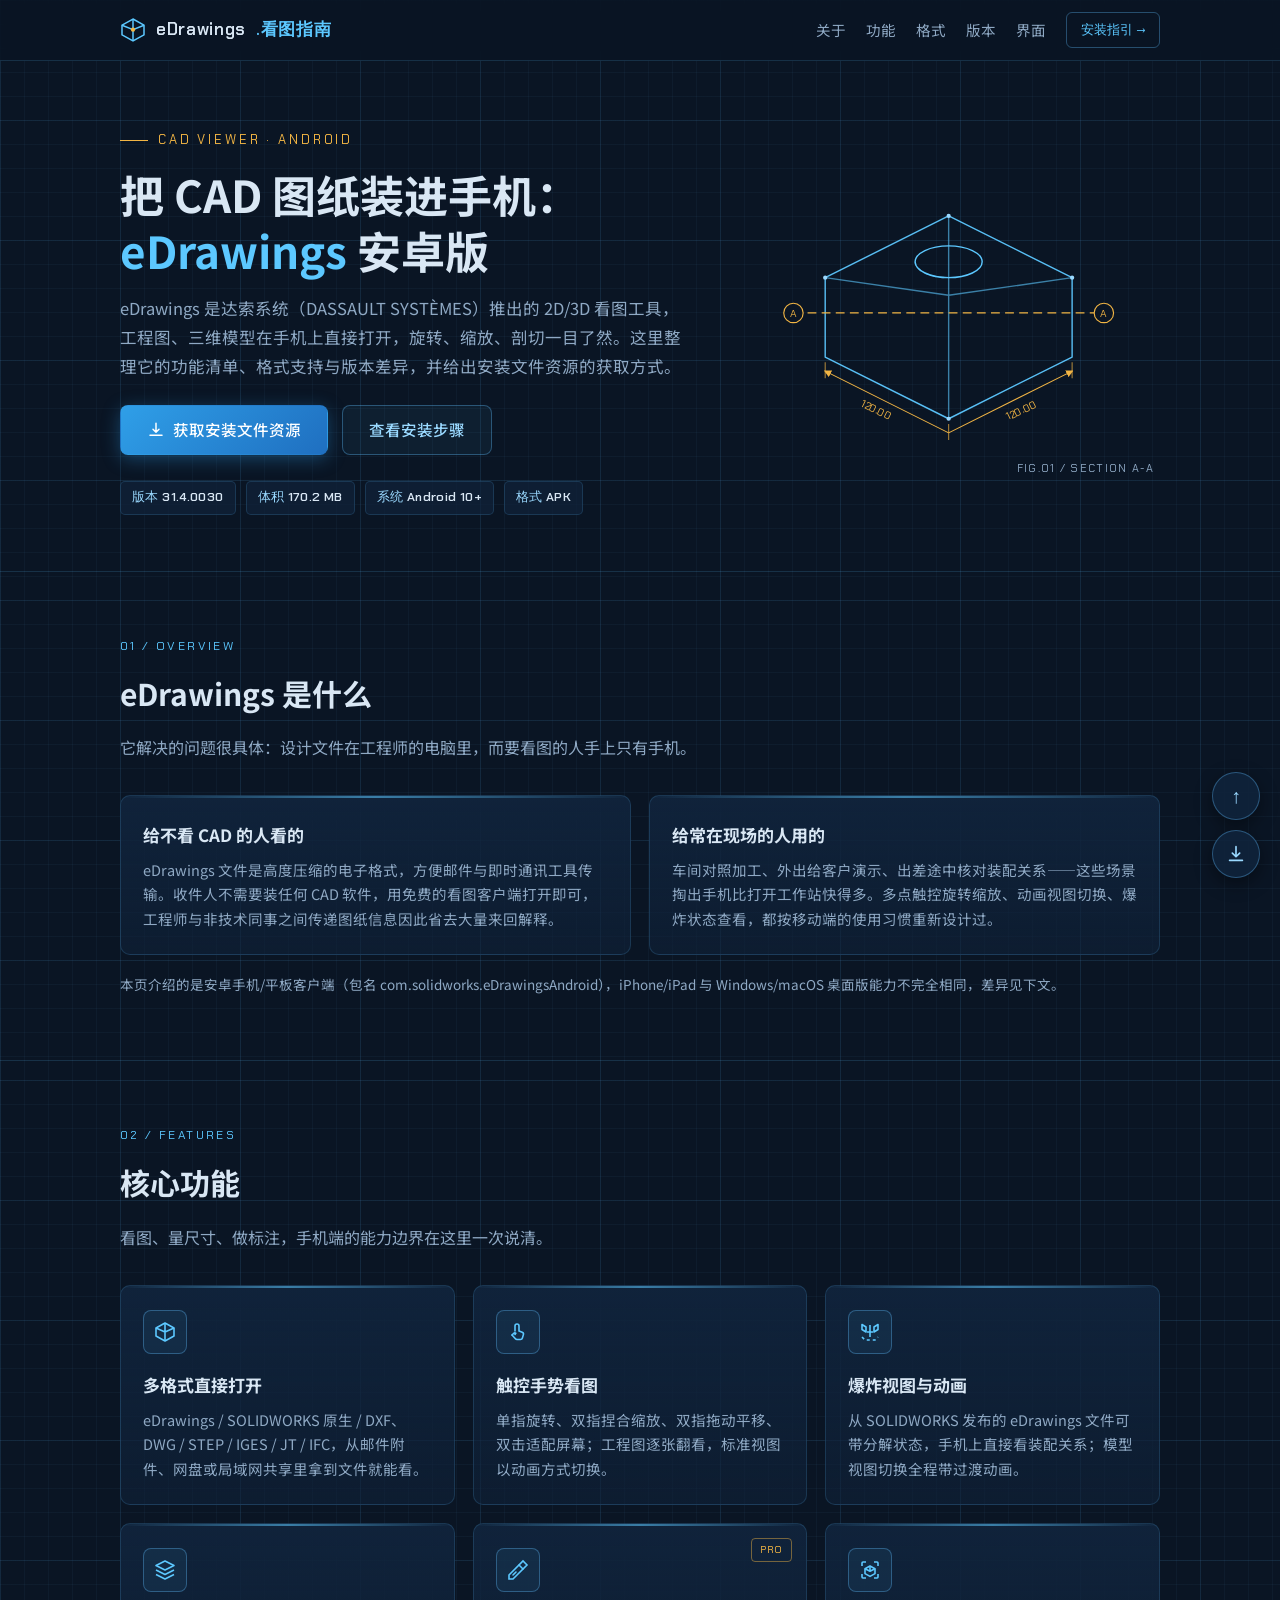
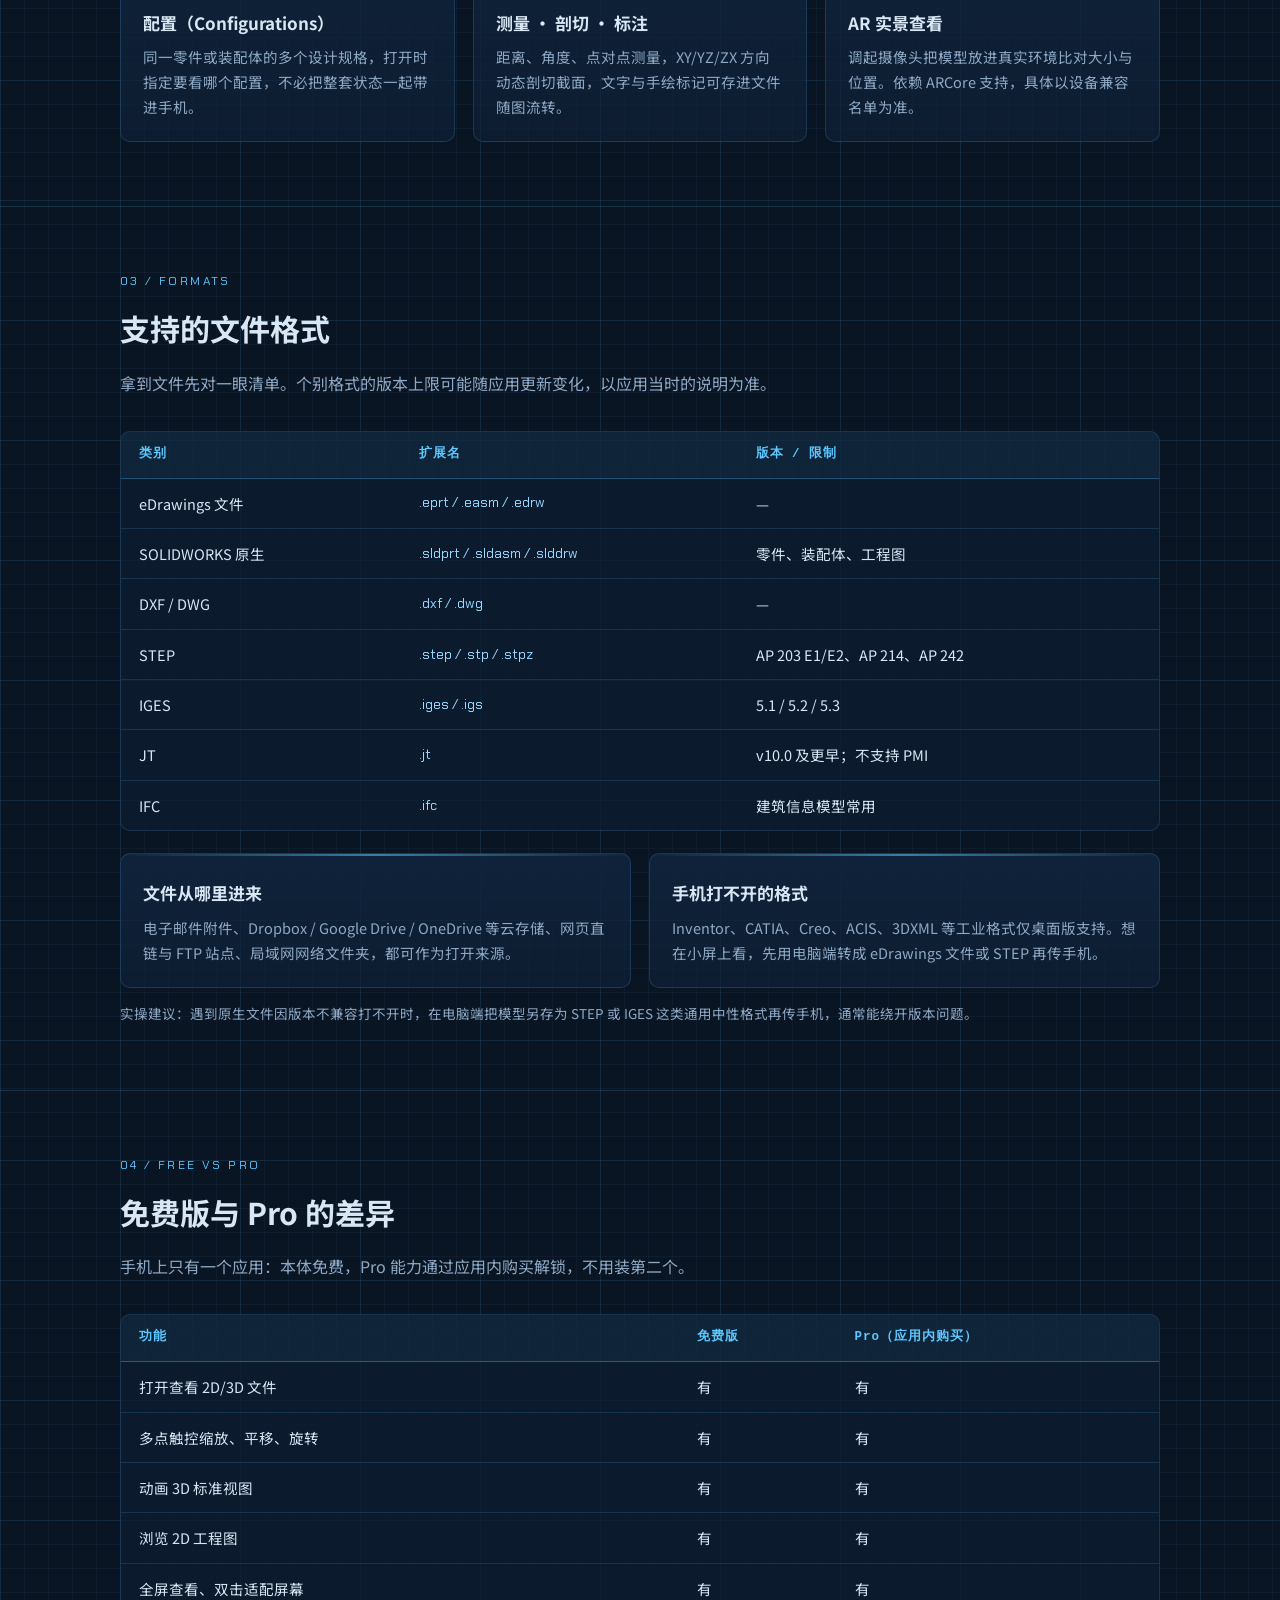
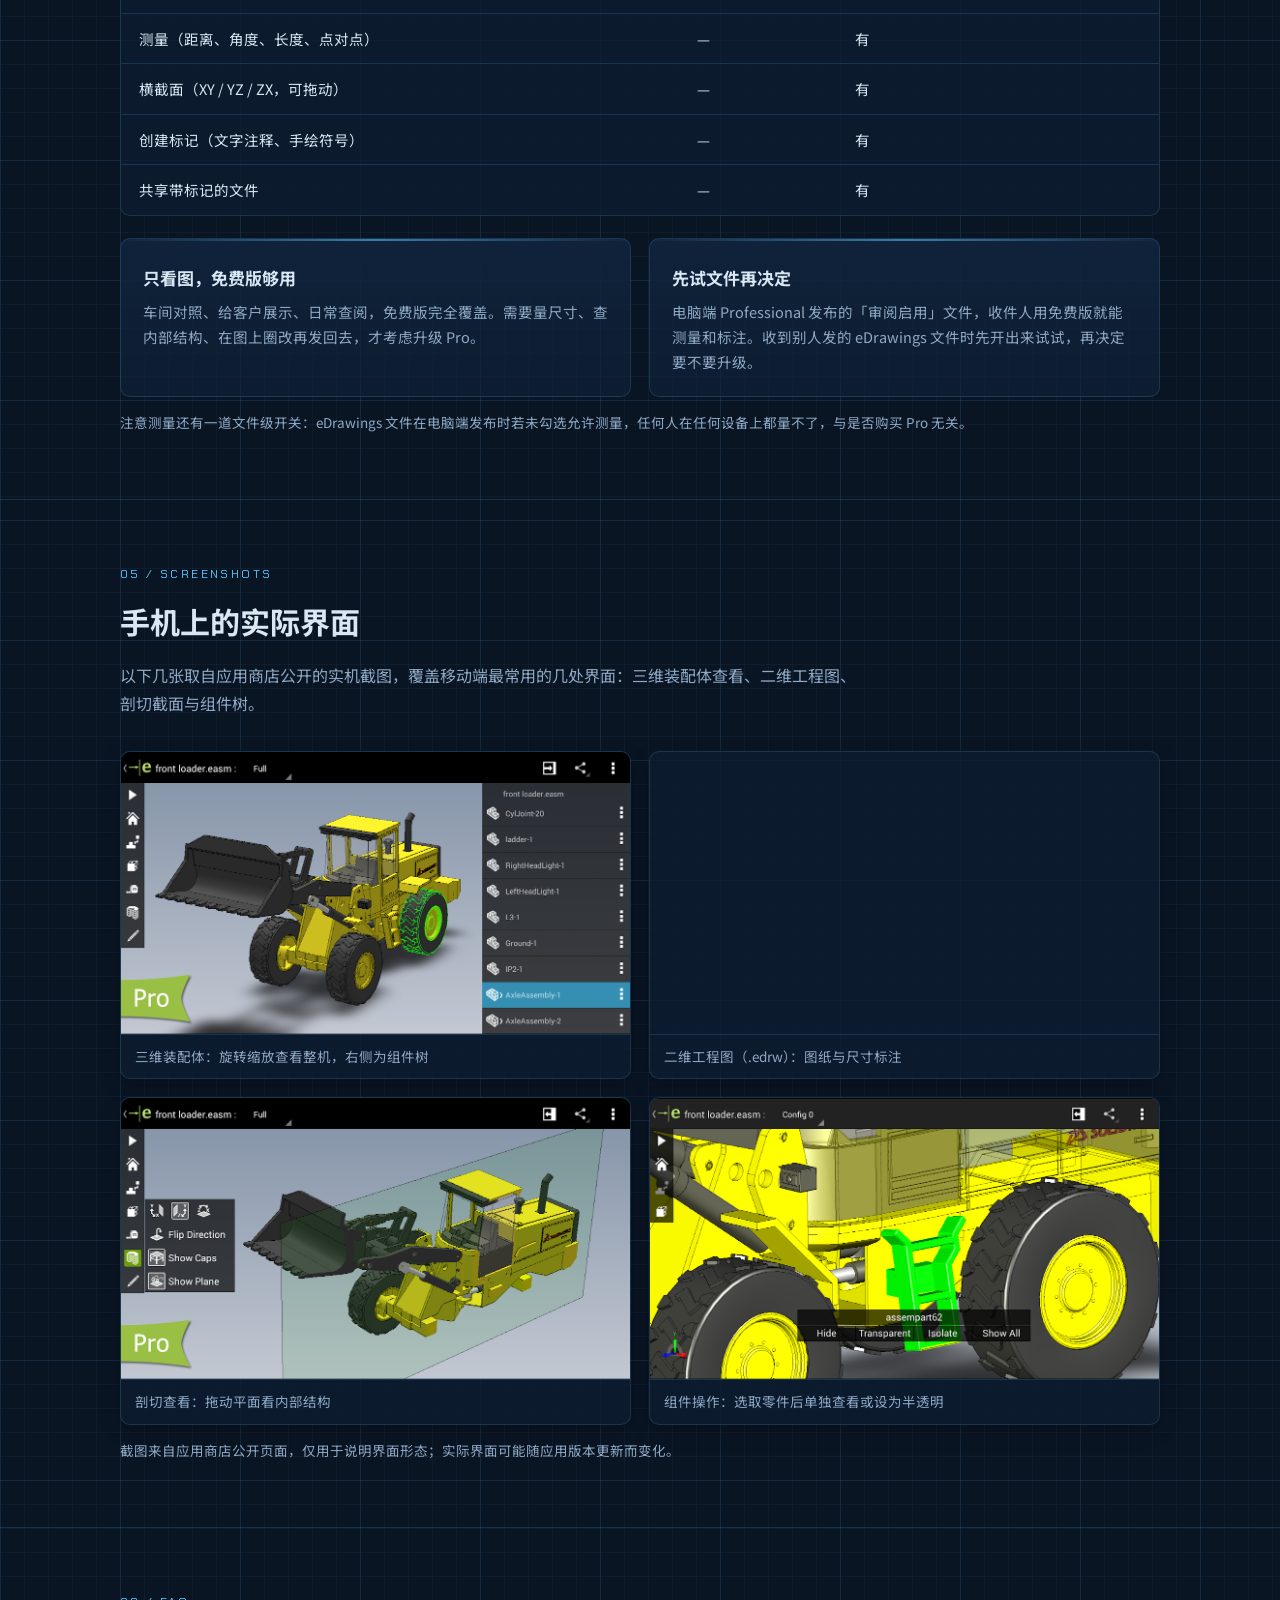
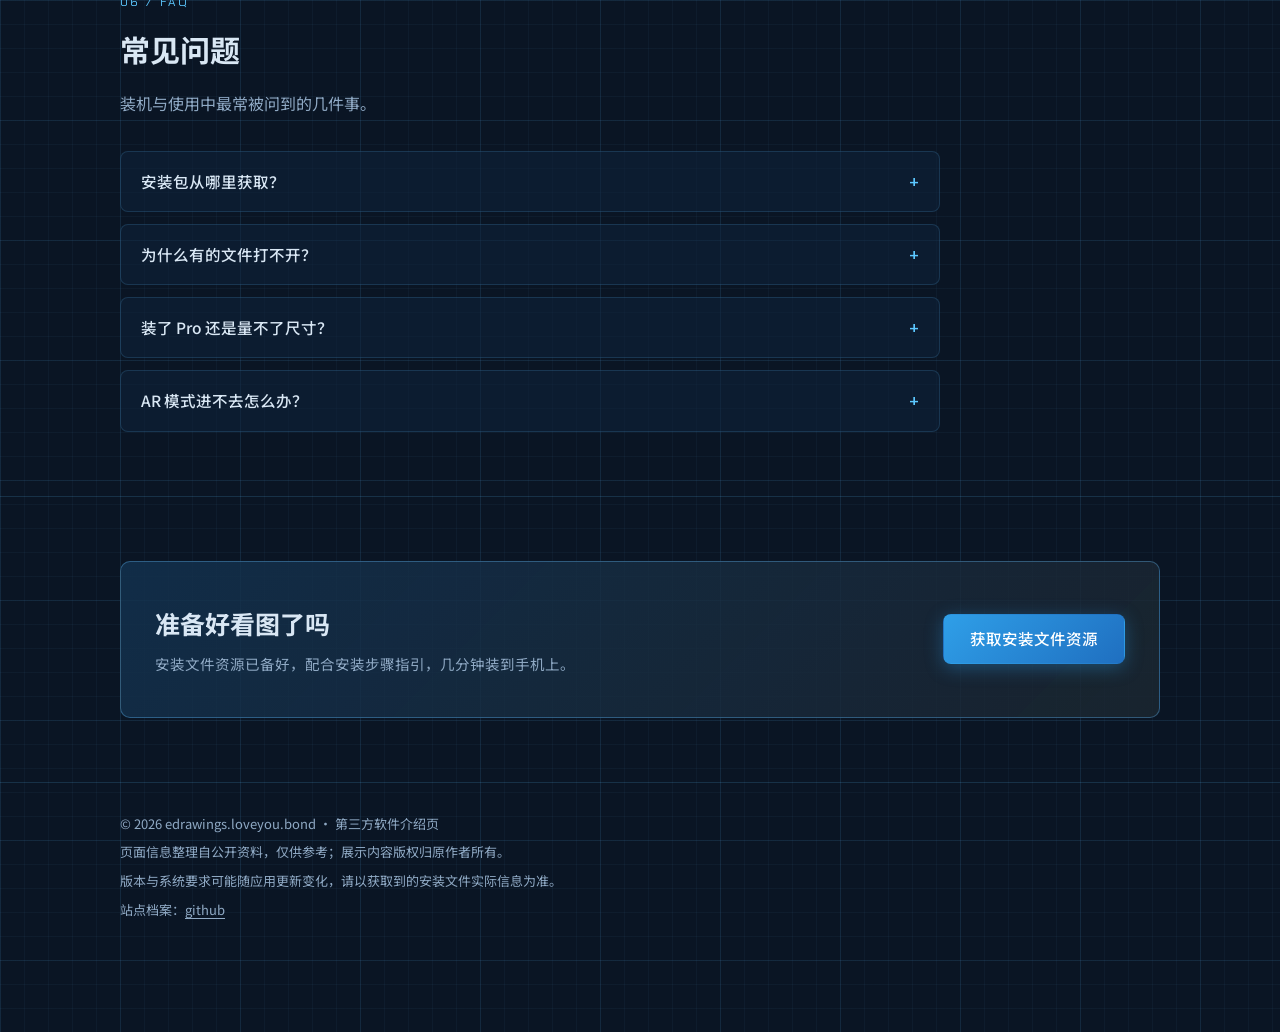
==== commit a411e3dd: "update" ====
--- a/index.html
+++ b/index.html
@@ -31,6 +31,7 @@
       <a href="#features">功能</a>
       <a href="#formats">格式</a>
       <a href="#versions">版本</a>
+      <a href="#shots">界面</a>
       <a class="nav-cta" href="download.html">安装指引 →</a>
     </nav>
     <button class="nav-toggle" type="button" aria-label="菜单" aria-expanded="false">
@@ -239,10 +240,38 @@
     </div>
   </section>
 
+  <!-- ================= 界面（实机截图） ================= -->
+  <section class="section" id="shots">
+    <div class="wrap">
+      <p class="sec-tag">05 / SCREENSHOTS</p>
+      <h2 class="sec-title">手机上的实际界面</h2>
+      <p class="sec-desc">以下几张取自应用商店公开的实机截图，覆盖移动端最常用的几处界面：三维装配体查看、二维工程图、剖切截面与组件树。</p>
+      <div class="shots">
+        <figure class="shot reveal">
+          <img src="assets/img/shot-3d-model.png" alt="eDrawings 安卓版查看三维装配体并列出组件树" width="1052" height="581" loading="lazy" decoding="async">
+          <figcaption>三维装配体：旋转缩放查看整机，右侧为组件树</figcaption>
+        </figure>
+        <figure class="shot reveal">
+          <img src="assets/img/shot-2d-drawing.png" alt="eDrawings 安卓版打开二维工程图并显示尺寸标注" width="1052" height="581" loading="lazy" decoding="async">
+          <figcaption>二维工程图（.edrw）：图纸与尺寸标注</figcaption>
+        </figure>
+        <figure class="shot reveal">
+          <img src="assets/img/shot-section.png" alt="eDrawings 安卓版对模型做剖切查看内部结构" width="1052" height="581" loading="lazy" decoding="async">
+          <figcaption>剖切查看：拖动平面看内部结构</figcaption>
+        </figure>
+        <figure class="shot reveal">
+          <img src="assets/img/shot-model-tree.png" alt="eDrawings 安卓版在组件树上选取零件并单独查看" width="1052" height="581" loading="lazy" decoding="async">
+          <figcaption>组件操作：选取零件后单独查看或设为半透明</figcaption>
+        </figure>
+      </div>
+      <p class="tbl-note">截图来自应用商店公开页面，仅用于说明界面形态；实际界面可能随应用版本更新而变化。</p>
+    </div>
+  </section>
+
   <!-- ================= FAQ ================= -->
   <section class="section" id="faq">
     <div class="wrap">
-      <p class="sec-tag">05 / FAQ</p>
+      <p class="sec-tag">06 / FAQ</p>
       <h2 class="sec-title">常见问题</h2>
       <p class="sec-desc">装机与使用中最常被问到的几件事。</p>
       <div class="faq reveal">
--- a/assets/css/style.css
+++ b/assets/css/style.css
@@ -337,3 +337,17 @@
 .prose h3 { font-size: 17.5px; margin: 22px 0 8px; }
 .prose p { color: var(--muted); font-size: 14.5px; }
 .prose ul { padding-left: 1.3em; color: var(--muted); font-size: 14.5px; margin: 8px 0; }
+
+/* ---------- 实机界面截图 ---------- */
+.shots { display: grid; grid-template-columns: repeat(2, 1fr); gap: 18px; }
+@media (max-width: 700px) { .shots { grid-template-columns: 1fr; } }
+.shot {
+  border: 1px solid var(--line); border-radius: var(--radius);
+  background: rgba(13, 28, 48, 0.75); overflow: hidden;
+  box-shadow: 0 6px 18px rgba(0, 0, 0, 0.28);
+}
+.shot img { width: 100%; height: auto; }
+.shot figcaption {
+  padding: 10px 14px; font-size: 13.5px; color: var(--muted);
+  border-top: 1px solid var(--line);
+}
